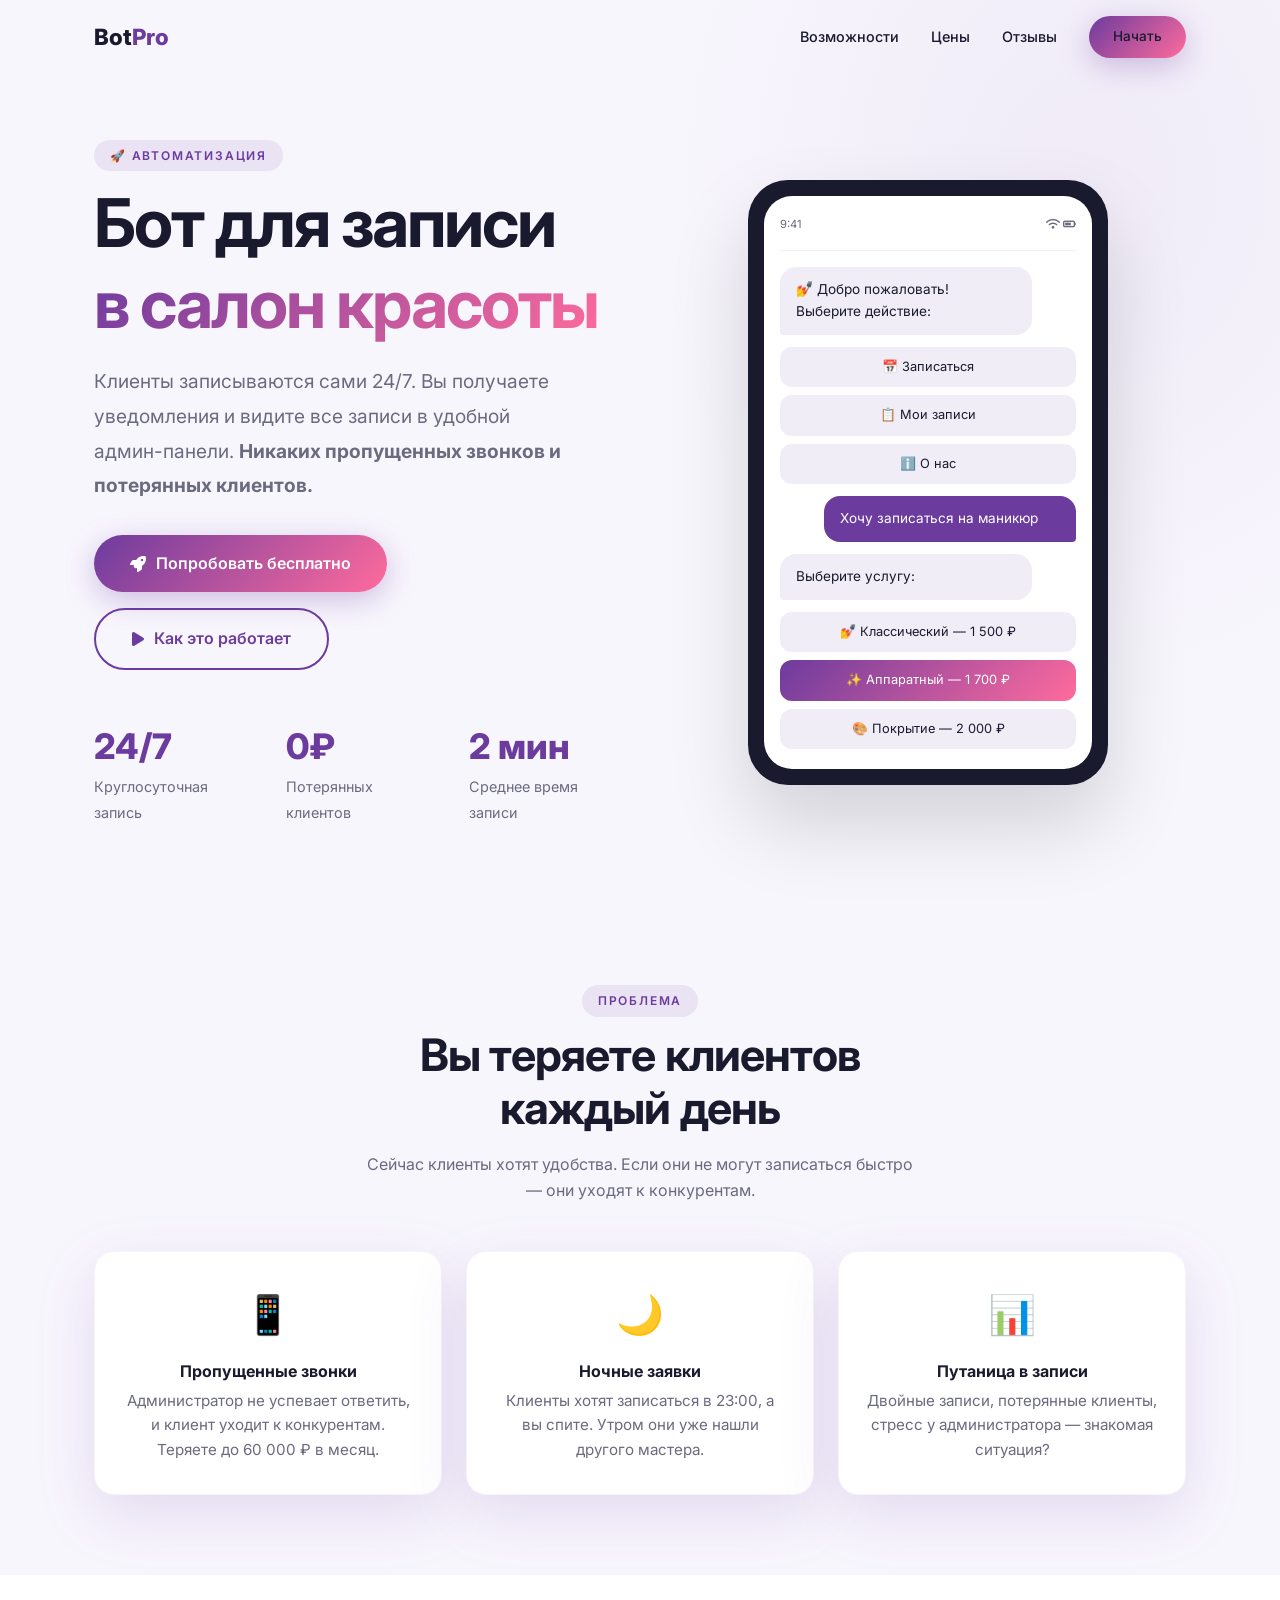
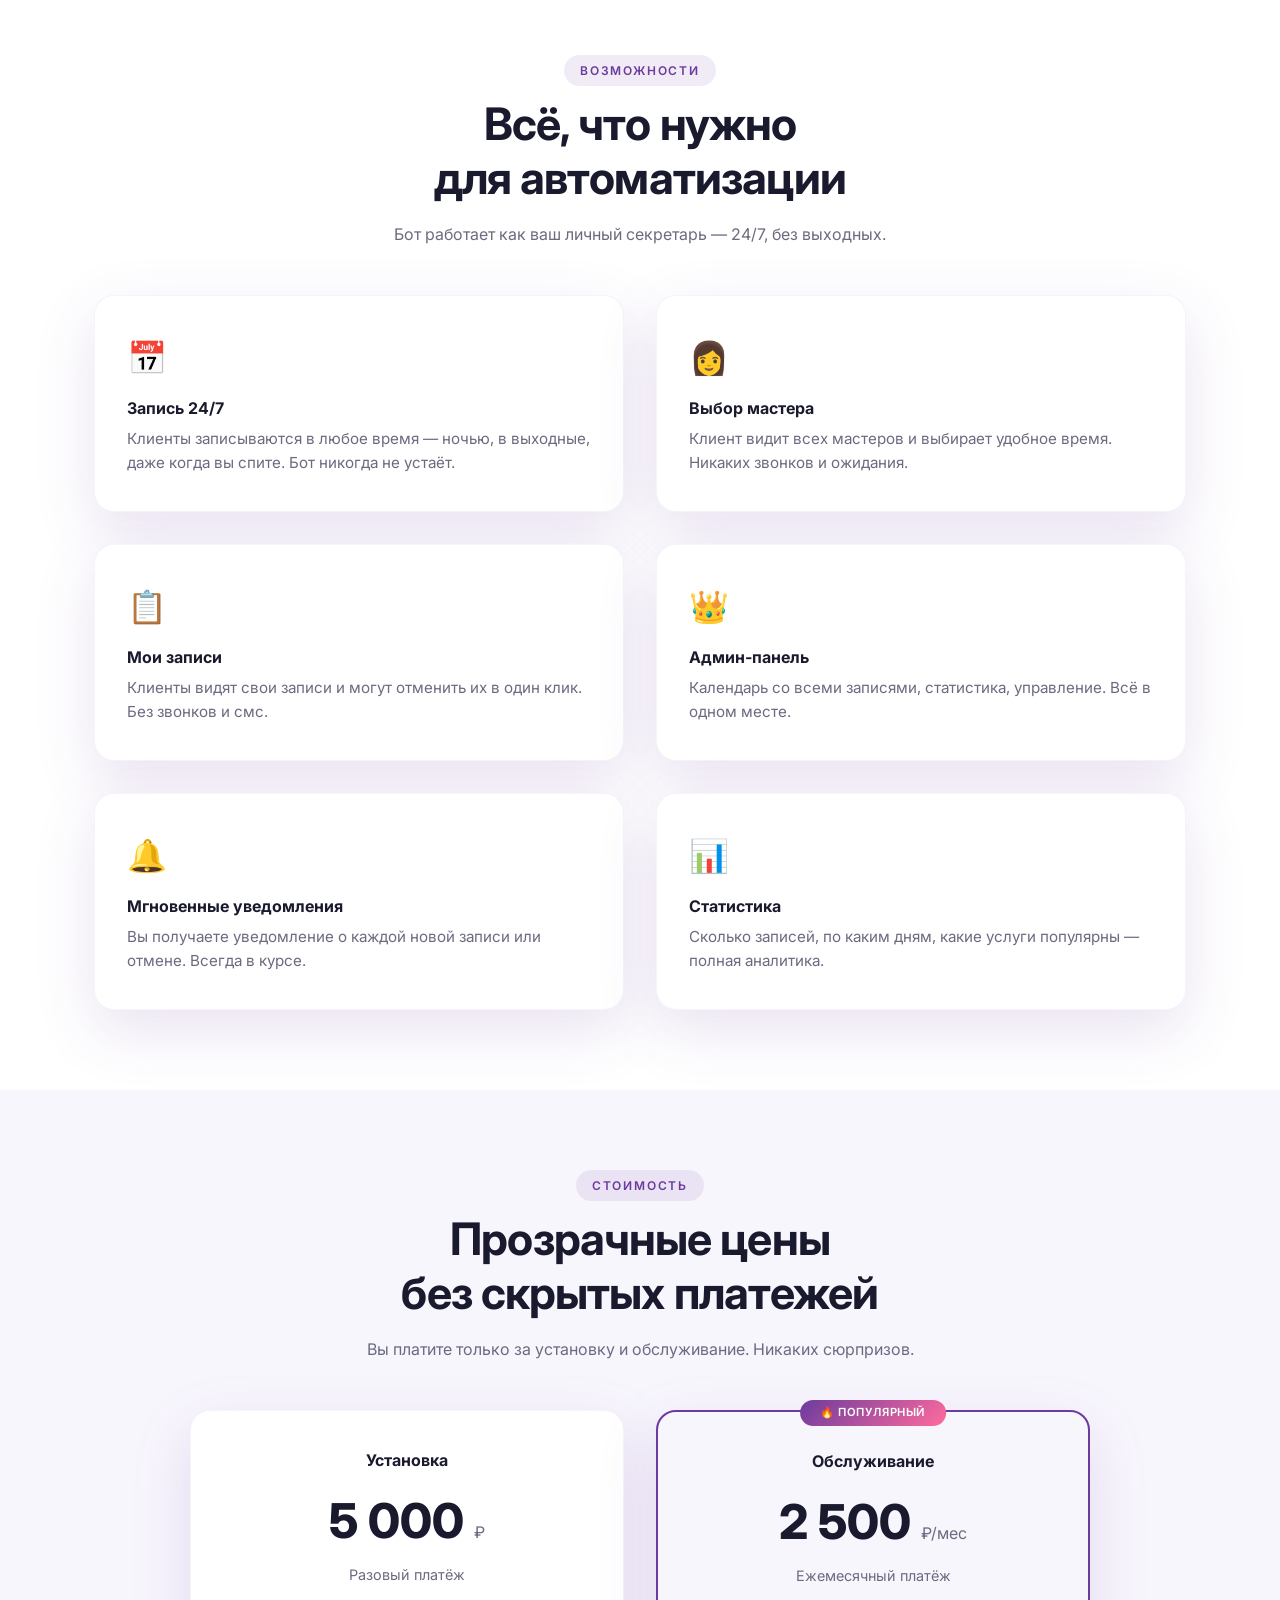
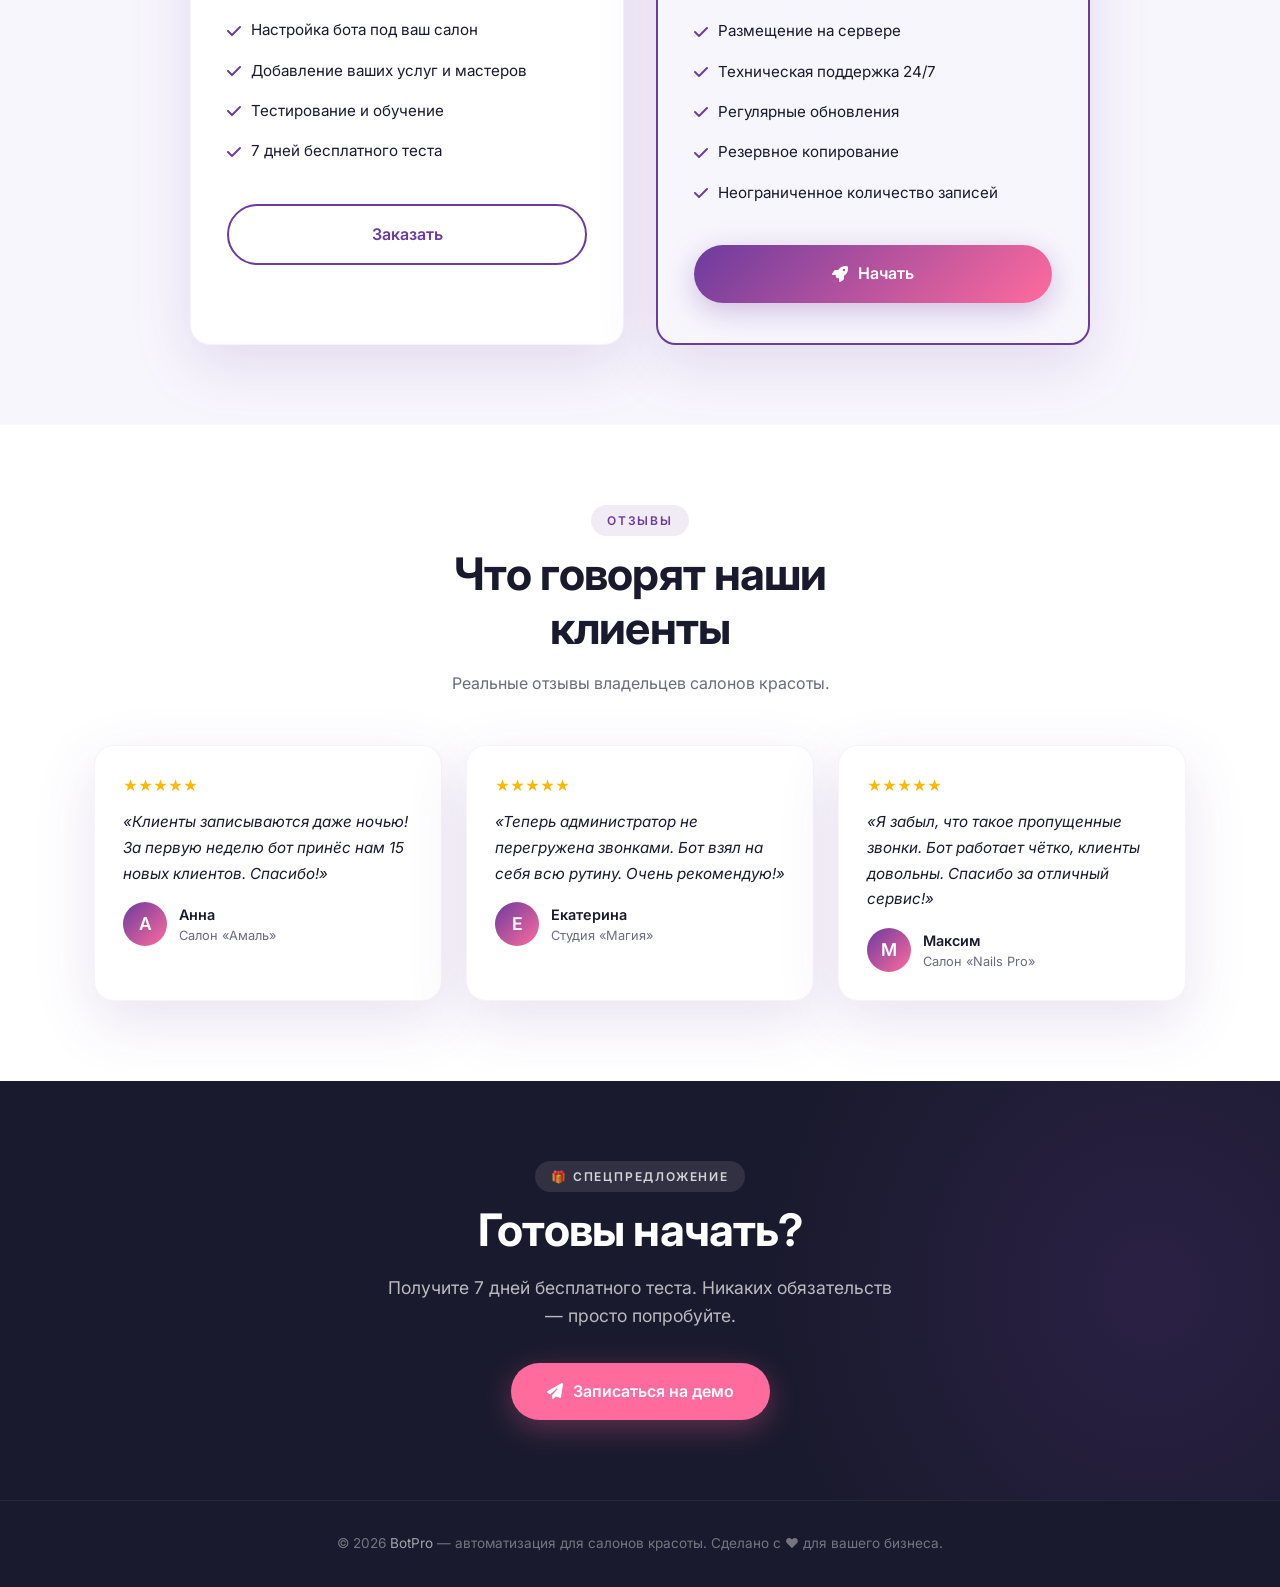
==== index.html @ f45fa482 "Create index.html" ====
<!DOCTYPE html>
<html lang="ru">
<head>
    <meta charset="UTF-8">
    <meta name="viewport" content="width=device-width, initial-scale=1.0">
    <title>Бот для записи в салон красоты</title>
    <link rel="preconnect" href="https://fonts.googleapis.com">
    <link rel="preconnect" href="https://fonts.gstatic.com" crossorigin>
    <link href="https://fonts.googleapis.com/css2?family=Inter:wght@300;400;500;600;700;800&display=swap" rel="stylesheet">
    <link rel="stylesheet" href="https://cdnjs.cloudflare.com/ajax/libs/font-awesome/6.4.0/css/all.min.css">
    <style>
        /* ===== RESET & BASE ===== */
        * {
            margin: 0;
            padding: 0;
            box-sizing: border-box;
        }

        :root {
            --primary: #6C3B9E;
            --primary-dark: #4A1A6B;
            --primary-light: #8B5FC4;
            --secondary: #FF6B9D;
            --secondary-light: #FFB3CC;
            --gradient: linear-gradient(135deg, #6C3B9E 0%, #FF6B9D 100%);
            --text-dark: #1A1A2E;
            --text-light: #6B6B80;
            --white: #FFFFFF;
            --bg-light: #F8F6FD;
            --shadow: 0 20px 60px rgba(108, 59, 158, 0.15);
            --shadow-hover: 0 30px 80px rgba(108, 59, 158, 0.25);
            --radius: 20px;
            --transition: all 0.3s cubic-bezier(0.4, 0, 0.2, 1);
        }

        html {
            scroll-behavior: smooth;
        }

        body {
            font-family: 'Inter', -apple-system, BlinkMacSystemFont, sans-serif;
            background: var(--bg-light);
            color: var(--text-dark);
            line-height: 1.6;
            overflow-x: hidden;
            -webkit-font-smoothing: antialiased;
        }

        .container {
            max-width: 1140px;
            margin: 0 auto;
            padding: 0 24px;
        }

        /* ===== TYPOGRAPHY ===== */
        h1, h2, h3, h4 {
            font-weight: 700;
            line-height: 1.2;
        }

        h1 {
            font-size: clamp(2.5rem, 6vw, 4.2rem);
            letter-spacing: -0.03em;
        }

        h2 {
            font-size: clamp(2rem, 4vw, 2.8rem);
            letter-spacing: -0.02em;
        }

        h3 {
            font-size: clamp(1.2rem, 2vw, 1.5rem);
        }

        .text-gradient {
            background: var(--gradient);
            -webkit-background-clip: text;
            -webkit-text-fill-color: transparent;
            background-clip: text;
        }

        .section-tag {
            display: inline-block;
            font-size: 0.75rem;
            font-weight: 600;
            text-transform: uppercase;
            letter-spacing: 0.15em;
            color: var(--primary);
            background: rgba(108, 59, 158, 0.1);
            padding: 6px 16px;
            border-radius: 100px;
            margin-bottom: 12px;
        }

        /* ===== BUTTONS ===== */
        .btn {
            display: inline-flex;
            align-items: center;
            gap: 10px;
            padding: 16px 36px;
            font-size: 1rem;
            font-weight: 600;
            font-family: 'Inter', sans-serif;
            border: none;
            border-radius: 60px;
            cursor: pointer;
            transition: var(--transition);
            text-decoration: none;
            color: var(--white);
            background: var(--gradient);
            box-shadow: 0 8px 30px rgba(108, 59, 158, 0.3);
        }

        .btn:hover {
            transform: translateY(-3px);
            box-shadow: 0 12px 40px rgba(108, 59, 158, 0.4);
        }

        .btn-outline {
            background: transparent;
            color: var(--primary);
            border: 2px solid var(--primary);
            box-shadow: none;
        }

        .btn-outline:hover {
            background: var(--primary);
            color: var(--white);
            box-shadow: 0 12px 40px rgba(108, 59, 158, 0.3);
        }

        .btn-secondary {
            background: var(--secondary);
            box-shadow: 0 8px 30px rgba(255, 107, 157, 0.3);
        }

        .btn-secondary:hover {
            box-shadow: 0 12px 40px rgba(255, 107, 157, 0.4);
        }

        .btn-sm {
            padding: 12px 24px;
            font-size: 0.9rem;
        }

        /* ===== HEADER / NAV ===== */
        .header {
            position: fixed;
            top: 0;
            left: 0;
            right: 0;
            z-index: 1000;
            padding: 16px 0;
            transition: var(--transition);
            background: transparent;
        }

        .header.scrolled {
            background: rgba(255, 255, 255, 0.92);
            backdrop-filter: blur(20px);
            -webkit-backdrop-filter: blur(20px);
            box-shadow: 0 1px 30px rgba(0, 0, 0, 0.06);
            padding: 10px 0;
        }

        .header .container {
            display: flex;
            justify-content: space-between;
            align-items: center;
        }

        .logo {
            font-size: 1.4rem;
            font-weight: 800;
            color: var(--text-dark);
            text-decoration: none;
        }

        .logo span {
            color: var(--primary);
        }

        .nav-links {
            display: flex;
            align-items: center;
            gap: 32px;
            list-style: none;
        }

        .nav-links a {
            color: var(--text-dark);
            text-decoration: none;
            font-size: 0.9rem;
            font-weight: 500;
            transition: var(--transition);
            position: relative;
        }

        .nav-links a::after {
            content: '';
            position: absolute;
            bottom: -4px;
            left: 0;
            width: 0;
            height: 2px;
            background: var(--gradient);
            transition: var(--transition);
        }

        .nav-links a:hover::after {
            width: 100%;
        }

        .nav-links .btn {
            padding: 10px 24px;
            font-size: 0.85rem;
        }

        .mobile-toggle {
            display: none;
            flex-direction: column;
            gap: 5px;
            background: none;
            border: none;
            cursor: pointer;
            padding: 4px;
        }

        .mobile-toggle span {
            display: block;
            width: 28px;
            height: 2.5px;
            background: var(--text-dark);
            border-radius: 4px;
            transition: var(--transition);
        }

        .mobile-toggle.active span:nth-child(1) {
            transform: rotate(45deg) translate(5px, 5px);
        }

        .mobile-toggle.active span:nth-child(2) {
            opacity: 0;
        }

        .mobile-toggle.active span:nth-child(3) {
            transform: rotate(-45deg) translate(5px, -5px);
        }

        /* ===== HERO ===== */
        .hero {
            padding: 140px 0 80px;
            background: var(--bg-light);
            position: relative;
            overflow: hidden;
        }

        .hero::before {
            content: '';
            position: absolute;
            top: -40%;
            right: -20%;
            width: 70%;
            height: 120%;
            background: radial-gradient(ellipse, rgba(108, 59, 158, 0.06) 0%, transparent 70%);
            pointer-events: none;
        }

        .hero .container {
            display: grid;
            grid-template-columns: 1fr 1fr;
            gap: 60px;
            align-items: center;
            position: relative;
            z-index: 1;
        }

        .hero-content h1 {
            margin-bottom: 20px;
        }

        .hero-content p {
            font-size: 1.2rem;
            color: var(--text-light);
            max-width: 480px;
            margin-bottom: 32px;
            line-height: 1.8;
        }

        .hero-buttons {
            display: flex;
            flex-wrap: wrap;
            gap: 16px;
        }

        .hero-stats {
            display: flex;
            gap: 48px;
            margin-top: 48px;
        }

        .hero-stats-item {
            text-align: left;
        }

        .hero-stats-item .number {
            font-size: 2.2rem;
            font-weight: 800;
            color: var(--primary);
            display: block;
        }

        .hero-stats-item .label {
            font-size: 0.9rem;
            color: var(--text-light);
        }

        .hero-image {
            display: flex;
            justify-content: center;
            align-items: center;
            position: relative;
        }

        .hero-phone-mockup {
            width: 100%;
            max-width: 360px;
            background: var(--text-dark);
            border-radius: 40px;
            padding: 16px;
            box-shadow: 0 40px 80px rgba(0, 0, 0, 0.15);
            position: relative;
        }

        .hero-phone-mockup .screen {
            background: var(--white);
            border-radius: 28px;
            padding: 20px 16px;
            min-height: 560px;
            display: flex;
            flex-direction: column;
        }

        .mockup-status-bar {
            display: flex;
            justify-content: space-between;
            padding-bottom: 16px;
            font-size: 0.7rem;
            color: var(--text-light);
            border-bottom: 1px solid #f0f0f0;
        }

        .mockup-chat {
            flex: 1;
            padding-top: 16px;
        }

        .mockup-msg {
            background: #f0edf7;
            padding: 12px 16px;
            border-radius: 16px 16px 16px 4px;
            margin-bottom: 12px;
            font-size: 0.85rem;
            max-width: 85%;
        }

        .mockup-msg.user {
            background: var(--primary);
            color: var(--white);
            margin-left: auto;
            border-radius: 16px 16px 4px 16px;
            max-width: 85%;
        }

        .mockup-buttons {
            display: flex;
            flex-direction: column;
            gap: 8px;
            margin-top: 12px;
        }

        .mockup-btn {
            background: #f0edf7;
            padding: 10px 14px;
            border-radius: 12px;
            font-size: 0.8rem;
            color: var(--text-dark);
            text-align: center;
            border: none;
            cursor: default;
        }

        .mockup-btn.primary {
            background: var(--gradient);
            color: var(--white);
        }

        /* ===== SECTION: PROBLEM ===== */
        .section {
            padding: 80px 0;
        }

        .section-center {
            text-align: center;
        }

        .section-center h2 {
            max-width: 600px;
            margin: 0 auto 16px;
        }

        .section-center p {
            color: var(--text-light);
            max-width: 560px;
            margin: 0 auto 48px;
        }

        .problem-grid {
            display: grid;
            grid-template-columns: repeat(3, 1fr);
            gap: 24px;
        }

        .problem-card {
            background: var(--white);
            padding: 32px 28px;
            border-radius: var(--radius);
            box-shadow: var(--shadow);
            transition: var(--transition);
            text-align: center;
            border: 1px solid rgba(108, 59, 158, 0.06);
        }

        .problem-card:hover {
            transform: translateY(-6px);
            box-shadow: var(--shadow-hover);
        }

        .problem-card .icon {
            font-size: 2.4rem;
            margin-bottom: 16px;
            display: block;
        }

        .problem-card h4 {
            margin-bottom: 8px;
        }

        .problem-card p {
            font-size: 0.95rem;
            color: var(--text-light);
            margin: 0;
        }

        /* ===== SECTION: FEATURES ===== */
        .features-grid {
            display: grid;
            grid-template-columns: repeat(2, 1fr);
            gap: 32px;
        }

        .feature-card {
            background: var(--white);
            padding: 36px 32px;
            border-radius: var(--radius);
            box-shadow: var(--shadow);
            transition: var(--transition);
            border: 1px solid rgba(108, 59, 158, 0.06);
            display: flex;
            flex-direction: column;
        }

        .feature-card:hover {
            transform: translateY(-4px);
            box-shadow: var(--shadow-hover);
        }

        .feature-card .icon {
            font-size: 2rem;
            margin-bottom: 16px;
            color: var(--primary);
        }

        .feature-card h4 {
            margin-bottom: 8px;
        }

        .feature-card p {
            font-size: 0.95rem;
            color: var(--text-light);
            margin: 0;
        }

        /* ===== SECTION: PRICING ===== */
        .pricing-grid {
            display: grid;
            grid-template-columns: 1fr 1fr;
            gap: 32px;
            max-width: 900px;
            margin: 0 auto;
        }

        .pricing-card {
            background: var(--white);
            border-radius: var(--radius);
            padding: 40px 36px;
            box-shadow: var(--shadow);
            border: 1px solid rgba(108, 59, 158, 0.06);
            transition: var(--transition);
            text-align: center;
        }

        .pricing-card:hover {
            transform: translateY(-4px);
            box-shadow: var(--shadow-hover);
        }

        .pricing-card.featured {
            border: 2px solid var(--primary);
            position: relative;
            background: var(--bg-light);
        }

        .pricing-card.featured .badge {
            position: absolute;
            top: -12px;
            left: 50%;
            transform: translateX(-50%);
            background: var(--gradient);
            color: var(--white);
            font-size: 0.7rem;
            font-weight: 600;
            padding: 4px 20px;
            border-radius: 100px;
            text-transform: uppercase;
            letter-spacing: 0.05em;
        }

        .pricing-card .price {
            font-size: 3rem;
            font-weight: 800;
            margin: 12px 0 4px;
        }

        .pricing-card .price span {
            font-size: 1rem;
            font-weight: 400;
            color: var(--text-light);
        }

        .pricing-card .sub {
            color: var(--text-light);
            font-size: 0.9rem;
        }

        .pricing-card ul {
            list-style: none;
            margin: 24px 0 32px;
            text-align: left;
        }

        .pricing-card ul li {
            padding: 8px 0;
            display: flex;
            align-items: center;
            gap: 10px;
            font-size: 0.95rem;
        }

        .pricing-card ul li i {
            color: var(--primary);
            font-size: 1rem;
        }

        /* ===== SECTION: TESTIMONIALS ===== */
        .testimonials-grid {
            display: grid;
            grid-template-columns: repeat(3, 1fr);
            gap: 24px;
        }

        .testimonial-card {
            background: var(--white);
            padding: 28px;
            border-radius: var(--radius);
            box-shadow: var(--shadow);
            border: 1px solid rgba(108, 59, 158, 0.06);
            transition: var(--transition);
        }

        .testimonial-card:hover {
            transform: translateY(-4px);
            box-shadow: var(--shadow-hover);
        }

        .testimonial-card .stars {
            color: #FFB800;
            font-size: 0.9rem;
            margin-bottom: 12px;
        }

        .testimonial-card blockquote {
            font-size: 0.95rem;
            color: var(--text-dark);
            font-style: italic;
            margin-bottom: 16px;
            line-height: 1.7;
        }

        .testimonial-card .author {
            display: flex;
            align-items: center;
            gap: 12px;
        }

        .testimonial-card .author .avatar {
            width: 44px;
            height: 44px;
            border-radius: 50%;
            background: var(--gradient);
            display: flex;
            align-items: center;
            justify-content: center;
            color: var(--white);
            font-weight: 600;
            font-size: 1.1rem;
        }

        .testimonial-card .author .name {
            font-weight: 600;
            font-size: 0.9rem;
        }

        .testimonial-card .author .role {
            font-size: 0.8rem;
            color: var(--text-light);
        }

        /* ===== CTA SECTION ===== */
        .cta-section {
            background: var(--text-dark);
            color: var(--white);
            padding: 80px 0;
            text-align: center;
            position: relative;
            overflow: hidden;
        }

        .cta-section::before {
            content: '';
            position: absolute;
            top: -50%;
            right: -20%;
            width: 60%;
            height: 200%;
            background: radial-gradient(ellipse, rgba(108, 59, 158, 0.2) 0%, transparent 70%);
            pointer-events: none;
        }

        .cta-section h2 {
            margin-bottom: 16px;
            position: relative;
            z-index: 1;
        }

        .cta-section p {
            color: rgba(255, 255, 255, 0.7);
            max-width: 520px;
            margin: 0 auto 32px;
            font-size: 1.1rem;
            position: relative;
            z-index: 1;
        }

        .cta-section .btn {
            position: relative;
            z-index: 1;
        }

        /* ===== FOOTER ===== */
        .footer {
            background: var(--text-dark);
            padding: 32px 0;
            border-top: 1px solid rgba(255, 255, 255, 0.06);
            text-align: center;
        }

        .footer p {
            color: rgba(255, 255, 255, 0.4);
            font-size: 0.85rem;
        }

        .footer a {
            color: rgba(255, 255, 255, 0.6);
            text-decoration: none;
            transition: var(--transition);
        }

        .footer a:hover {
            color: var(--white);
        }

        /* ===== RESPONSIVE ===== */
        @media (max-width: 1024px) {
            .hero .container {
                grid-template-columns: 1fr;
                text-align: center;
            }

            .hero-content p {
                margin: 0 auto 32px;
            }

            .hero-buttons {
                justify-content: center;
            }

            .hero-stats {
                justify-content: center;
            }

            .hero-phone-mockup {
                max-width: 300px;
                margin: 0 auto;
            }

            .features-grid {
                grid-template-columns: 1fr 1fr;
            }

            .testimonials-grid {
                grid-template-columns: 1fr 1fr;
            }
        }

        @media (max-width: 768px) {
            .nav-links {
                position: fixed;
                top: 0;
                right: -100%;
                width: 280px;
                height: 100vh;
                background: var(--white);
                flex-direction: column;
                justify-content: center;
                padding: 40px 32px;
                gap: 24px;
                box-shadow: -20px 0 60px rgba(0, 0, 0, 0.1);
                transition: var(--transition);
            }

            .nav-links.open {
                right: 0;
            }

            .mobile-toggle {
                display: flex;
                z-index: 1001;
            }

            .nav-links .btn {
                width: 100%;
                justify-content: center;
            }

            .hero {
                padding: 120px 0 60px;
            }

            .hero-stats {
                gap: 24px;
                flex-wrap: wrap;
            }

            .hero-stats-item .number {
                font-size: 1.8rem;
            }

            .hero-phone-mockup {
                max-width: 260px;
            }

            .hero-phone-mockup .screen {
                min-height: 420px;
                padding: 14px 12px;
            }

            .problem-grid {
                grid-template-columns: 1fr 1fr;
            }

            .features-grid {
                grid-template-columns: 1fr;
            }

            .pricing-grid {
                grid-template-columns: 1fr;
                max-width: 420px;
            }

            .testimonials-grid {
                grid-template-columns: 1fr;
                max-width: 420px;
                margin: 0 auto;
            }

            .section {
                padding: 60px 0;
            }

            .cta-section {
                padding: 60px 0;
            }
        }

        @media (max-width: 480px) {
            .problem-grid {
                grid-template-columns: 1fr;
                max-width: 360px;
                margin: 0 auto;
            }

            .hero-phone-mockup {
                max-width: 220px;
            }

            .hero-phone-mockup .screen {
                min-height: 360px;
                padding: 10px 8px;
            }

            .mockup-msg {
                font-size: 0.7rem;
                padding: 8px 12px;
            }

            .mockup-btn {
                font-size: 0.65rem;
                padding: 6px 10px;
            }

            .btn {
                padding: 14px 28px;
                font-size: 0.9rem;
            }

            .container {
                padding: 0 16px;
            }

            .pricing-card {
                padding: 28px 20px;
            }

            .pricing-card .price {
                font-size: 2.4rem;
            }
        }

        /* ===== ANIMATIONS ===== */
        .fade-up {
            opacity: 0;
            transform: translateY(30px);
            transition: opacity 0.7s ease, transform 0.7s ease;
        }

        .fade-up.visible {
            opacity: 1;
            transform: translateY(0);
        }

        /* ===== SCROLLBAR ===== */
        ::-webkit-scrollbar {
            width: 8px;
        }

        ::-webkit-scrollbar-track {
            background: var(--bg-light);
        }

        ::-webkit-scrollbar-thumb {
            background: var(--primary);
            border-radius: 100px;
        }
    </style>
</head>
<body>

    <!-- ===== HEADER ===== -->
    <header class="header" id="header">
        <div class="container">
            <a href="#" class="logo">Bot<span>Pro</span></a>

            <ul class="nav-links" id="navLinks">
                <li><a href="#features">Возможности</a></li>
                <li><a href="#pricing">Цены</a></li>
                <li><a href="#testimonials">Отзывы</a></li>
                <li><a href="#cta" class="btn btn-sm">Начать</a></li>
            </ul>

            <button class="mobile-toggle" id="mobileToggle" aria-label="Меню">
                <span></span>
                <span></span>
                <span></span>
            </button>
        </div>
    </header>

    <!-- ===== HERO ===== -->
    <section class="hero" id="hero">
        <div class="container">
            <div class="hero-content">
                <span class="section-tag">🚀 Автоматизация</span>
                <h1>
                    Бот для записи<br>
                    <span class="text-gradient">в салон красоты</span>
                </h1>
                <p>
                    Клиенты записываются сами 24/7. Вы получаете уведомления и 
                    видите все записи в удобной админ-панели. 
                    <strong>Никаких пропущенных звонков и потерянных клиентов.</strong>
                </p>
                <div class="hero-buttons">
                    <a href="#cta" class="btn">
                        <i class="fas fa-rocket"></i> Попробовать бесплатно
                    </a>
                    <a href="#features" class="btn btn-outline">
                        <i class="fas fa-play"></i> Как это работает
                    </a>
                </div>
                <div class="hero-stats">
                    <div class="hero-stats-item">
                        <span class="number">24/7</span>
                        <span class="label">Круглосуточная запись</span>
                    </div>
                    <div class="hero-stats-item">
                        <span class="number">0₽</span>
                        <span class="label">Потерянных клиентов</span>
                    </div>
                    <div class="hero-stats-item">
                        <span class="number">2 мин</span>
                        <span class="label">Среднее время записи</span>
                    </div>
                </div>
            </div>

            <div class="hero-image">
                <div class="hero-phone-mockup">
                    <div class="screen">
                        <div class="mockup-status-bar">
                            <span>9:41</span>
                            <span><i class="fas fa-wifi"></i> <i class="fas fa-battery-three-quarters"></i></span>
                        </div>
                        <div class="mockup-chat">
                            <div class="mockup-msg">
                                💅 Добро пожаловать!<br>
                                Выберите действие:
                            </div>
                            <div class="mockup-buttons">
                                <div class="mockup-btn">📅 Записаться</div>
                                <div class="mockup-btn">📋 Мои записи</div>
                                <div class="mockup-btn">ℹ️ О нас</div>
                            </div>
                            <div class="mockup-msg user" style="margin-top: 12px;">
                                Хочу записаться на маникюр
                            </div>
                            <div class="mockup-msg" style="margin-top: 12px;">
                                Выберите услугу:
                            </div>
                            <div class="mockup-buttons">
                                <div class="mockup-btn">💅 Классический — 1 500 ₽</div>
                                <div class="mockup-btn primary">✨ Аппаратный — 1 700 ₽</div>
                                <div class="mockup-btn">🎨 Покрытие — 2 000 ₽</div>
                            </div>
                        </div>
                    </div>
                </div>
            </div>
        </div>
    </section>

    <!-- ===== PROBLEM ===== -->
    <section class="section" id="problems">
        <div class="container">
            <div class="section-center fade-up">
                <span class="section-tag">Проблема</span>
                <h2>Вы теряете клиентов<br>каждый день</h2>
                <p>
                    Сейчас клиенты хотят удобства. Если они не могут записаться 
                    быстро — они уходят к конкурентам.
                </p>
            </div>
            <div class="problem-grid">
                <div class="problem-card fade-up">
                    <span class="icon">📱</span>
                    <h4>Пропущенные звонки</h4>
                    <p>Администратор не успевает ответить, и клиент уходит к конкурентам. Теряете до 60 000 ₽ в месяц.</p>
                </div>
                <div class="problem-card fade-up">
                    <span class="icon">🌙</span>
                    <h4>Ночные заявки</h4>
                    <p>Клиенты хотят записаться в 23:00, а вы спите. Утром они уже нашли другого мастера.</p>
                </div>
                <div class="problem-card fade-up">
                    <span class="icon">📊</span>
                    <h4>Путаница в записи</h4>
                    <p>Двойные записи, потерянные клиенты, стресс у администратора — знакомая ситуация?</p>
                </div>
            </div>
        </div>
    </section>

    <!-- ===== FEATURES ===== -->
    <section class="section" id="features" style="background: var(--white);">
        <div class="container">
            <div class="section-center fade-up">
                <span class="section-tag">Возможности</span>
                <h2>Всё, что нужно<br>для автоматизации</h2>
                <p>
                    Бот работает как ваш личный секретарь — 24/7, без выходных.
                </p>
            </div>
            <div class="features-grid">
                <div class="feature-card fade-up">
                    <span class="icon">📅</span>
                    <h4>Запись 24/7</h4>
                    <p>Клиенты записываются в любое время — ночью, в выходные, даже когда вы спите. Бот никогда не устаёт.</p>
                </div>
                <div class="feature-card fade-up">
                    <span class="icon">👩</span>
                    <h4>Выбор мастера</h4>
                    <p>Клиент видит всех мастеров и выбирает удобное время. Никаких звонков и ожидания.</p>
                </div>
                <div class="feature-card fade-up">
                    <span class="icon">📋</span>
                    <h4>Мои записи</h4>
                    <p>Клиенты видят свои записи и могут отменить их в один клик. Без звонков и смс.</p>
                </div>
                <div class="feature-card fade-up">
                    <span class="icon">👑</span>
                    <h4>Админ-панель</h4>
                    <p>Календарь со всеми записями, статистика, управление. Всё в одном месте.</p>
                </div>
                <div class="feature-card fade-up">
                    <span class="icon">🔔</span>
                    <h4>Мгновенные уведомления</h4>
                    <p>Вы получаете уведомление о каждой новой записи или отмене. Всегда в курсе.</p>
                </div>
                <div class="feature-card fade-up">
                    <span class="icon">📊</span>
                    <h4>Статистика</h4>
                    <p>Сколько записей, по каким дням, какие услуги популярны — полная аналитика.</p>
                </div>
            </div>
        </div>
    </section>

    <!-- ===== PRICING ===== -->
    <section class="section" id="pricing">
        <div class="container">
            <div class="section-center fade-up">
                <span class="section-tag">Стоимость</span>
                <h2>Прозрачные цены<br>без скрытых платежей</h2>
                <p>
                    Вы платите только за установку и обслуживание. Никаких сюрпризов.
                </p>
            </div>
            <div class="pricing-grid">
                <div class="pricing-card fade-up">
                    <h4>Установка</h4>
                    <div class="price">5 000 <span>₽</span></div>
                    <div class="sub">Разовый платёж</div>
                    <ul>
                        <li><i class="fas fa-check"></i> Настройка бота под ваш салон</li>
                        <li><i class="fas fa-check"></i> Добавление ваших услуг и мастеров</li>
                        <li><i class="fas fa-check"></i> Тестирование и обучение</li>
                        <li><i class="fas fa-check"></i> 7 дней бесплатного теста</li>
                    </ul>
                    <a href="#cta" class="btn btn-outline" style="width:100%;justify-content:center;">
                        Заказать
                    </a>
                </div>

                <div class="pricing-card featured fade-up">
                    <span class="badge">🔥 Популярный</span>
                    <h4>Обслуживание</h4>
                    <div class="price">2 500 <span>₽/мес</span></div>
                    <div class="sub">Ежемесячный платёж</div>
                    <ul>
                        <li><i class="fas fa-check"></i> Размещение на сервере</li>
                        <li><i class="fas fa-check"></i> Техническая поддержка 24/7</li>
                        <li><i class="fas fa-check"></i> Регулярные обновления</li>
                        <li><i class="fas fa-check"></i> Резервное копирование</li>
                        <li><i class="fas fa-check"></i> Неограниченное количество записей</li>
                    </ul>
                    <a href="#cta" class="btn" style="width:100%;justify-content:center;">
                        <i class="fas fa-rocket"></i> Начать
                    </a>
                </div>
            </div>
        </div>
    </section>

    <!-- ===== TESTIMONIALS ===== -->
    <section class="section" id="testimonials" style="background: var(--white);">
        <div class="container">
            <div class="section-center fade-up">
                <span class="section-tag">Отзывы</span>
                <h2>Что говорят наши<br>клиенты</h2>
                <p>Реальные отзывы владельцев салонов красоты.</p>
            </div>
            <div class="testimonials-grid">
                <div class="testimonial-card fade-up">
                    <div class="stars">★★★★★</div>
                    <blockquote>«Клиенты записываются даже ночью! За первую неделю бот принёс нам 15 новых клиентов. Спасибо!»</blockquote>
                    <div class="author">
                        <div class="avatar">А</div>
                        <div>
                            <div class="name">Анна</div>
                            <div class="role">Салон «Амаль»</div>
                        </div>
                    </div>
                </div>
                <div class="testimonial-card fade-up">
                    <div class="stars">★★★★★</div>
                    <blockquote>«Теперь администратор не перегружена звонками. Бот взял на себя всю рутину. Очень рекомендую!»</blockquote>
                    <div class="author">
                        <div class="avatar">Е</div>
                        <div>
                            <div class="name">Екатерина</div>
                            <div class="role">Студия «Магия»</div>
                        </div>
                    </div>
                </div>
                <div class="testimonial-card fade-up">
                    <div class="stars">★★★★★</div>
                    <blockquote>«Я забыл, что такое пропущенные звонки. Бот работает чётко, клиенты довольны. Спасибо за отличный сервис!»</blockquote>
                    <div class="author">
                        <div class="avatar">М</div>
                        <div>
                            <div class="name">Максим</div>
                            <div class="role">Салон «Nails Pro»</div>
                        </div>
                    </div>
                </div>
            </div>
        </div>
    </section>

    <!-- ===== CTA ===== -->
    <section class="cta-section" id="cta">
        <div class="container">
            <span class="section-tag" style="color: rgba(255,255,255,0.8); background: rgba(255,255,255,0.1);">
                🎁 Спецпредложение
            </span>
            <h2>Готовы начать?</h2>
            <p>
                Получите 7 дней бесплатного теста. Никаких обязательств — просто попробуйте.
            </p>
            <a href="#" class="btn btn-secondary">
                <i class="fas fa-paper-plane"></i> Записаться на демо
            </a>
        </div>
    </section>

    <!-- ===== FOOTER ===== -->
    <footer class="footer">
        <div class="container">
            <p>
                © 2026 <a href="#">BotPro</a> — автоматизация для салонов красоты.
                Сделано с ❤️ для вашего бизнеса.
            </p>
        </div>
    </footer>

    <!-- ===== SCRIPTS ===== -->
    <script>
        // Header scroll effect
        const header = document.getElementById('header');

        window.addEventListener('scroll', () => {
            if (window.scrollY > 20) {
                header.classList.add('scrolled');
            } else {
                header.classList.remove('scrolled');
            }
        });

        // Mobile menu toggle
        const mobileToggle = document.getElementById('mobileToggle');
        const navLinks = document.getElementById('navLinks');

        mobileToggle.addEventListener('click', () => {
            mobileToggle.classList.toggle('active');
            navLinks.classList.toggle('open');
        });

        // Close menu on link click (mobile)
        navLinks.querySelectorAll('a').forEach(link => {
            link.addEventListener('click', () => {
                mobileToggle.classList.remove('active');
                navLinks.classList.remove('open');
            });
        });

        // Intersection Observer for fade-up animations
        const fadeElements = document.querySelectorAll('.fade-up');

        const observer = new IntersectionObserver((entries) => {
            entries.forEach(entry => {
                if (entry.isIntersecting) {
                    entry.target.classList.add('visible');
                }
            });
        }, {
            threshold: 0.15,
            rootMargin: '0px 0px -40px 0px'
        });

        fadeElements.forEach(el => observer.observe(el));

        // Smooth anchor scrolling
        document.querySelectorAll('a[href^="#"]').forEach(anchor => {
            anchor.addEventListener('click', function(e) {
                e.preventDefault();
                const target = document.querySelector(this.getAttribute('href'));
                if (target) {
                    const offset = 80;
                    const targetPosition = target.getBoundingClientRect().top + window.pageYOffset - offset;
                    window.scrollTo({
                        top: targetPosition,
                        behavior: 'smooth'
                    });
                }
            });
        });
    </script>
</body>
</html>
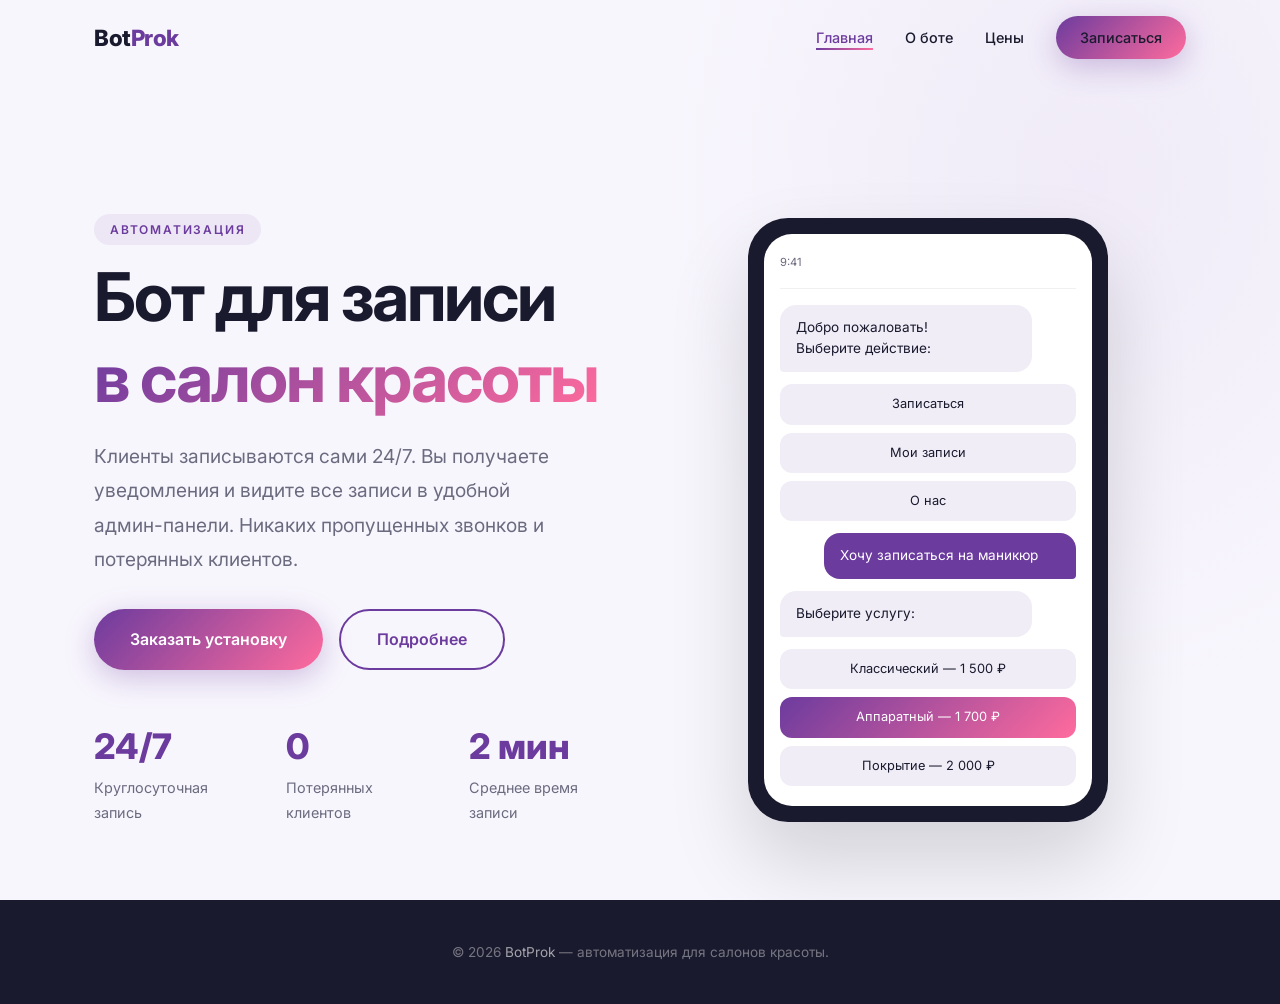
==== commit 2d296244: "Update index.html" ====
--- a/index.html
+++ b/index.html
@@ -1,903 +1,25 @@
 <!DOCTYPE html>
 <html lang="ru">
 <head>
-    <meta charset="UTF-8">
-    <meta name="viewport" content="width=device-width, initial-scale=1.0">
-    <title>Бот для записи в салон красоты</title>
-    <link rel="preconnect" href="https://fonts.googleapis.com">
-    <link rel="preconnect" href="https://fonts.gstatic.com" crossorigin>
-    <link href="https://fonts.googleapis.com/css2?family=Inter:wght@300;400;500;600;700;800&display=swap" rel="stylesheet">
-    <link rel="stylesheet" href="https://cdnjs.cloudflare.com/ajax/libs/font-awesome/6.4.0/css/all.min.css">
-    <style>
-        /* ===== RESET & BASE ===== */
-        * {
-            margin: 0;
-            padding: 0;
-            box-sizing: border-box;
-        }
-
-        :root {
-            --primary: #6C3B9E;
-            --primary-dark: #4A1A6B;
-            --primary-light: #8B5FC4;
-            --secondary: #FF6B9D;
-            --secondary-light: #FFB3CC;
-            --gradient: linear-gradient(135deg, #6C3B9E 0%, #FF6B9D 100%);
-            --text-dark: #1A1A2E;
-            --text-light: #6B6B80;
-            --white: #FFFFFF;
-            --bg-light: #F8F6FD;
-            --shadow: 0 20px 60px rgba(108, 59, 158, 0.15);
-            --shadow-hover: 0 30px 80px rgba(108, 59, 158, 0.25);
-            --radius: 20px;
-            --transition: all 0.3s cubic-bezier(0.4, 0, 0.2, 1);
-        }
-
-        html {
-            scroll-behavior: smooth;
-        }
-
-        body {
-            font-family: 'Inter', -apple-system, BlinkMacSystemFont, sans-serif;
-            background: var(--bg-light);
-            color: var(--text-dark);
-            line-height: 1.6;
-            overflow-x: hidden;
-            -webkit-font-smoothing: antialiased;
-        }
-
-        .container {
-            max-width: 1140px;
-            margin: 0 auto;
-            padding: 0 24px;
-        }
-
-        /* ===== TYPOGRAPHY ===== */
-        h1, h2, h3, h4 {
-            font-weight: 700;
-            line-height: 1.2;
-        }
-
-        h1 {
-            font-size: clamp(2.5rem, 6vw, 4.2rem);
-            letter-spacing: -0.03em;
-        }
-
-        h2 {
-            font-size: clamp(2rem, 4vw, 2.8rem);
-            letter-spacing: -0.02em;
-        }
-
-        h3 {
-            font-size: clamp(1.2rem, 2vw, 1.5rem);
-        }
-
-        .text-gradient {
-            background: var(--gradient);
-            -webkit-background-clip: text;
-            -webkit-text-fill-color: transparent;
-            background-clip: text;
-        }
-
-        .section-tag {
-            display: inline-block;
-            font-size: 0.75rem;
-            font-weight: 600;
-            text-transform: uppercase;
-            letter-spacing: 0.15em;
-            color: var(--primary);
-            background: rgba(108, 59, 158, 0.1);
-            padding: 6px 16px;
-            border-radius: 100px;
-            margin-bottom: 12px;
-        }
-
-        /* ===== BUTTONS ===== */
-        .btn {
-            display: inline-flex;
-            align-items: center;
-            gap: 10px;
-            padding: 16px 36px;
-            font-size: 1rem;
-            font-weight: 600;
-            font-family: 'Inter', sans-serif;
-            border: none;
-            border-radius: 60px;
-            cursor: pointer;
-            transition: var(--transition);
-            text-decoration: none;
-            color: var(--white);
-            background: var(--gradient);
-            box-shadow: 0 8px 30px rgba(108, 59, 158, 0.3);
-        }
-
-        .btn:hover {
-            transform: translateY(-3px);
-            box-shadow: 0 12px 40px rgba(108, 59, 158, 0.4);
-        }
-
-        .btn-outline {
-            background: transparent;
-            color: var(--primary);
-            border: 2px solid var(--primary);
-            box-shadow: none;
-        }
-
-        .btn-outline:hover {
-            background: var(--primary);
-            color: var(--white);
-            box-shadow: 0 12px 40px rgba(108, 59, 158, 0.3);
-        }
-
-        .btn-secondary {
-            background: var(--secondary);
-            box-shadow: 0 8px 30px rgba(255, 107, 157, 0.3);
-        }
-
-        .btn-secondary:hover {
-            box-shadow: 0 12px 40px rgba(255, 107, 157, 0.4);
-        }
-
-        .btn-sm {
-            padding: 12px 24px;
-            font-size: 0.9rem;
-        }
-
-        /* ===== HEADER / NAV ===== */
-        .header {
-            position: fixed;
-            top: 0;
-            left: 0;
-            right: 0;
-            z-index: 1000;
-            padding: 16px 0;
-            transition: var(--transition);
-            background: transparent;
-        }
-
-        .header.scrolled {
-            background: rgba(255, 255, 255, 0.92);
-            backdrop-filter: blur(20px);
-            -webkit-backdrop-filter: blur(20px);
-            box-shadow: 0 1px 30px rgba(0, 0, 0, 0.06);
-            padding: 10px 0;
-        }
-
-        .header .container {
-            display: flex;
-            justify-content: space-between;
-            align-items: center;
-        }
-
-        .logo {
-            font-size: 1.4rem;
-            font-weight: 800;
-            color: var(--text-dark);
-            text-decoration: none;
-        }
-
-        .logo span {
-            color: var(--primary);
-        }
-
-        .nav-links {
-            display: flex;
-            align-items: center;
-            gap: 32px;
-            list-style: none;
-        }
-
-        .nav-links a {
-            color: var(--text-dark);
-            text-decoration: none;
-            font-size: 0.9rem;
-            font-weight: 500;
-            transition: var(--transition);
-            position: relative;
-        }
-
-        .nav-links a::after {
-            content: '';
-            position: absolute;
-            bottom: -4px;
-            left: 0;
-            width: 0;
-            height: 2px;
-            background: var(--gradient);
-            transition: var(--transition);
-        }
-
-        .nav-links a:hover::after {
-            width: 100%;
-        }
-
-        .nav-links .btn {
-            padding: 10px 24px;
-            font-size: 0.85rem;
-        }
-
-        .mobile-toggle {
-            display: none;
-            flex-direction: column;
-            gap: 5px;
-            background: none;
-            border: none;
-            cursor: pointer;
-            padding: 4px;
-        }
-
-        .mobile-toggle span {
-            display: block;
-            width: 28px;
-            height: 2.5px;
-            background: var(--text-dark);
-            border-radius: 4px;
-            transition: var(--transition);
-        }
-
-        .mobile-toggle.active span:nth-child(1) {
-            transform: rotate(45deg) translate(5px, 5px);
-        }
-
-        .mobile-toggle.active span:nth-child(2) {
-            opacity: 0;
-        }
-
-        .mobile-toggle.active span:nth-child(3) {
-            transform: rotate(-45deg) translate(5px, -5px);
-        }
-
-        /* ===== HERO ===== */
-        .hero {
-            padding: 140px 0 80px;
-            background: var(--bg-light);
-            position: relative;
-            overflow: hidden;
-        }
-
-        .hero::before {
-            content: '';
-            position: absolute;
-            top: -40%;
-            right: -20%;
-            width: 70%;
-            height: 120%;
-            background: radial-gradient(ellipse, rgba(108, 59, 158, 0.06) 0%, transparent 70%);
-            pointer-events: none;
-        }
-
-        .hero .container {
-            display: grid;
-            grid-template-columns: 1fr 1fr;
-            gap: 60px;
-            align-items: center;
-            position: relative;
-            z-index: 1;
-        }
-
-        .hero-content h1 {
-            margin-bottom: 20px;
-        }
-
-        .hero-content p {
-            font-size: 1.2rem;
-            color: var(--text-light);
-            max-width: 480px;
-            margin-bottom: 32px;
-            line-height: 1.8;
-        }
-
-        .hero-buttons {
-            display: flex;
-            flex-wrap: wrap;
-            gap: 16px;
-        }
-
-        .hero-stats {
-            display: flex;
-            gap: 48px;
-            margin-top: 48px;
-        }
-
-        .hero-stats-item {
-            text-align: left;
-        }
-
-        .hero-stats-item .number {
-            font-size: 2.2rem;
-            font-weight: 800;
-            color: var(--primary);
-            display: block;
-        }
-
-        .hero-stats-item .label {
-            font-size: 0.9rem;
-            color: var(--text-light);
-        }
-
-        .hero-image {
-            display: flex;
-            justify-content: center;
-            align-items: center;
-            position: relative;
-        }
-
-        .hero-phone-mockup {
-            width: 100%;
-            max-width: 360px;
-            background: var(--text-dark);
-            border-radius: 40px;
-            padding: 16px;
-            box-shadow: 0 40px 80px rgba(0, 0, 0, 0.15);
-            position: relative;
-        }
-
-        .hero-phone-mockup .screen {
-            background: var(--white);
-            border-radius: 28px;
-            padding: 20px 16px;
-            min-height: 560px;
-            display: flex;
-            flex-direction: column;
-        }
-
-        .mockup-status-bar {
-            display: flex;
-            justify-content: space-between;
-            padding-bottom: 16px;
-            font-size: 0.7rem;
-            color: var(--text-light);
-            border-bottom: 1px solid #f0f0f0;
-        }
-
-        .mockup-chat {
-            flex: 1;
-            padding-top: 16px;
-        }
-
-        .mockup-msg {
-            background: #f0edf7;
-            padding: 12px 16px;
-            border-radius: 16px 16px 16px 4px;
-            margin-bottom: 12px;
-            font-size: 0.85rem;
-            max-width: 85%;
-        }
-
-        .mockup-msg.user {
-            background: var(--primary);
-            color: var(--white);
-            margin-left: auto;
-            border-radius: 16px 16px 4px 16px;
-            max-width: 85%;
-        }
-
-        .mockup-buttons {
-            display: flex;
-            flex-direction: column;
-            gap: 8px;
-            margin-top: 12px;
-        }
-
-        .mockup-btn {
-            background: #f0edf7;
-            padding: 10px 14px;
-            border-radius: 12px;
-            font-size: 0.8rem;
-            color: var(--text-dark);
-            text-align: center;
-            border: none;
-            cursor: default;
-        }
-
-        .mockup-btn.primary {
-            background: var(--gradient);
-            color: var(--white);
-        }
-
-        /* ===== SECTION: PROBLEM ===== */
-        .section {
-            padding: 80px 0;
-        }
-
-        .section-center {
-            text-align: center;
-        }
-
-        .section-center h2 {
-            max-width: 600px;
-            margin: 0 auto 16px;
-        }
-
-        .section-center p {
-            color: var(--text-light);
-            max-width: 560px;
-            margin: 0 auto 48px;
-        }
-
-        .problem-grid {
-            display: grid;
-            grid-template-columns: repeat(3, 1fr);
-            gap: 24px;
-        }
-
-        .problem-card {
-            background: var(--white);
-            padding: 32px 28px;
-            border-radius: var(--radius);
-            box-shadow: var(--shadow);
-            transition: var(--transition);
-            text-align: center;
-            border: 1px solid rgba(108, 59, 158, 0.06);
-        }
-
-        .problem-card:hover {
-            transform: translateY(-6px);
-            box-shadow: var(--shadow-hover);
-        }
-
-        .problem-card .icon {
-            font-size: 2.4rem;
-            margin-bottom: 16px;
-            display: block;
-        }
-
-        .problem-card h4 {
-            margin-bottom: 8px;
-        }
-
-        .problem-card p {
-            font-size: 0.95rem;
-            color: var(--text-light);
-            margin: 0;
-        }
-
-        /* ===== SECTION: FEATURES ===== */
-        .features-grid {
-            display: grid;
-            grid-template-columns: repeat(2, 1fr);
-            gap: 32px;
-        }
-
-        .feature-card {
-            background: var(--white);
-            padding: 36px 32px;
-            border-radius: var(--radius);
-            box-shadow: var(--shadow);
-            transition: var(--transition);
-            border: 1px solid rgba(108, 59, 158, 0.06);
-            display: flex;
-            flex-direction: column;
-        }
-
-        .feature-card:hover {
-            transform: translateY(-4px);
-            box-shadow: var(--shadow-hover);
-        }
-
-        .feature-card .icon {
-            font-size: 2rem;
-            margin-bottom: 16px;
-            color: var(--primary);
-        }
-
-        .feature-card h4 {
-            margin-bottom: 8px;
-        }
-
-        .feature-card p {
-            font-size: 0.95rem;
-            color: var(--text-light);
-            margin: 0;
-        }
-
-        /* ===== SECTION: PRICING ===== */
-        .pricing-grid {
-            display: grid;
-            grid-template-columns: 1fr 1fr;
-            gap: 32px;
-            max-width: 900px;
-            margin: 0 auto;
-        }
-
-        .pricing-card {
-            background: var(--white);
-            border-radius: var(--radius);
-            padding: 40px 36px;
-            box-shadow: var(--shadow);
-            border: 1px solid rgba(108, 59, 158, 0.06);
-            transition: var(--transition);
-            text-align: center;
-        }
-
-        .pricing-card:hover {
-            transform: translateY(-4px);
-            box-shadow: var(--shadow-hover);
-        }
-
-        .pricing-card.featured {
-            border: 2px solid var(--primary);
-            position: relative;
-            background: var(--bg-light);
-        }
-
-        .pricing-card.featured .badge {
-            position: absolute;
-            top: -12px;
-            left: 50%;
-            transform: translateX(-50%);
-            background: var(--gradient);
-            color: var(--white);
-            font-size: 0.7rem;
-            font-weight: 600;
-            padding: 4px 20px;
-            border-radius: 100px;
-            text-transform: uppercase;
-            letter-spacing: 0.05em;
-        }
-
-        .pricing-card .price {
-            font-size: 3rem;
-            font-weight: 800;
-            margin: 12px 0 4px;
-        }
-
-        .pricing-card .price span {
-            font-size: 1rem;
-            font-weight: 400;
-            color: var(--text-light);
-        }
-
-        .pricing-card .sub {
-            color: var(--text-light);
-            font-size: 0.9rem;
-        }
-
-        .pricing-card ul {
-            list-style: none;
-            margin: 24px 0 32px;
-            text-align: left;
-        }
-
-        .pricing-card ul li {
-            padding: 8px 0;
-            display: flex;
-            align-items: center;
-            gap: 10px;
-            font-size: 0.95rem;
-        }
-
-        .pricing-card ul li i {
-            color: var(--primary);
-            font-size: 1rem;
-        }
-
-        /* ===== SECTION: TESTIMONIALS ===== */
-        .testimonials-grid {
-            display: grid;
-            grid-template-columns: repeat(3, 1fr);
-            gap: 24px;
-        }
-
-        .testimonial-card {
-            background: var(--white);
-            padding: 28px;
-            border-radius: var(--radius);
-            box-shadow: var(--shadow);
-            border: 1px solid rgba(108, 59, 158, 0.06);
-            transition: var(--transition);
-        }
-
-        .testimonial-card:hover {
-            transform: translateY(-4px);
-            box-shadow: var(--shadow-hover);
-        }
-
-        .testimonial-card .stars {
-            color: #FFB800;
-            font-size: 0.9rem;
-            margin-bottom: 12px;
-        }
-
-        .testimonial-card blockquote {
-            font-size: 0.95rem;
-            color: var(--text-dark);
-            font-style: italic;
-            margin-bottom: 16px;
-            line-height: 1.7;
-        }
-
-        .testimonial-card .author {
-            display: flex;
-            align-items: center;
-            gap: 12px;
-        }
-
-        .testimonial-card .author .avatar {
-            width: 44px;
-            height: 44px;
-            border-radius: 50%;
-            background: var(--gradient);
-            display: flex;
-            align-items: center;
-            justify-content: center;
-            color: var(--white);
-            font-weight: 600;
-            font-size: 1.1rem;
-        }
-
-        .testimonial-card .author .name {
-            font-weight: 600;
-            font-size: 0.9rem;
-        }
-
-        .testimonial-card .author .role {
-            font-size: 0.8rem;
-            color: var(--text-light);
-        }
-
-        /* ===== CTA SECTION ===== */
-        .cta-section {
-            background: var(--text-dark);
-            color: var(--white);
-            padding: 80px 0;
-            text-align: center;
-            position: relative;
-            overflow: hidden;
-        }
-
-        .cta-section::before {
-            content: '';
-            position: absolute;
-            top: -50%;
-            right: -20%;
-            width: 60%;
-            height: 200%;
-            background: radial-gradient(ellipse, rgba(108, 59, 158, 0.2) 0%, transparent 70%);
-            pointer-events: none;
-        }
-
-        .cta-section h2 {
-            margin-bottom: 16px;
-            position: relative;
-            z-index: 1;
-        }
-
-        .cta-section p {
-            color: rgba(255, 255, 255, 0.7);
-            max-width: 520px;
-            margin: 0 auto 32px;
-            font-size: 1.1rem;
-            position: relative;
-            z-index: 1;
-        }
-
-        .cta-section .btn {
-            position: relative;
-            z-index: 1;
-        }
-
-        /* ===== FOOTER ===== */
-        .footer {
-            background: var(--text-dark);
-            padding: 32px 0;
-            border-top: 1px solid rgba(255, 255, 255, 0.06);
-            text-align: center;
-        }
-
-        .footer p {
-            color: rgba(255, 255, 255, 0.4);
-            font-size: 0.85rem;
-        }
-
-        .footer a {
-            color: rgba(255, 255, 255, 0.6);
-            text-decoration: none;
-            transition: var(--transition);
-        }
-
-        .footer a:hover {
-            color: var(--white);
-        }
-
-        /* ===== RESPONSIVE ===== */
-        @media (max-width: 1024px) {
-            .hero .container {
-                grid-template-columns: 1fr;
-                text-align: center;
-            }
-
-            .hero-content p {
-                margin: 0 auto 32px;
-            }
-
-            .hero-buttons {
-                justify-content: center;
-            }
-
-            .hero-stats {
-                justify-content: center;
-            }
-
-            .hero-phone-mockup {
-                max-width: 300px;
-                margin: 0 auto;
-            }
-
-            .features-grid {
-                grid-template-columns: 1fr 1fr;
-            }
-
-            .testimonials-grid {
-                grid-template-columns: 1fr 1fr;
-            }
-        }
-
-        @media (max-width: 768px) {
-            .nav-links {
-                position: fixed;
-                top: 0;
-                right: -100%;
-                width: 280px;
-                height: 100vh;
-                background: var(--white);
-                flex-direction: column;
-                justify-content: center;
-                padding: 40px 32px;
-                gap: 24px;
-                box-shadow: -20px 0 60px rgba(0, 0, 0, 0.1);
-                transition: var(--transition);
-            }
-
-            .nav-links.open {
-                right: 0;
-            }
-
-            .mobile-toggle {
-                display: flex;
-                z-index: 1001;
-            }
-
-            .nav-links .btn {
-                width: 100%;
-                justify-content: center;
-            }
-
-            .hero {
-                padding: 120px 0 60px;
-            }
-
-            .hero-stats {
-                gap: 24px;
-                flex-wrap: wrap;
-            }
-
-            .hero-stats-item .number {
-                font-size: 1.8rem;
-            }
-
-            .hero-phone-mockup {
-                max-width: 260px;
-            }
-
-            .hero-phone-mockup .screen {
-                min-height: 420px;
-                padding: 14px 12px;
-            }
-
-            .problem-grid {
-                grid-template-columns: 1fr 1fr;
-            }
-
-            .features-grid {
-                grid-template-columns: 1fr;
-            }
-
-            .pricing-grid {
-                grid-template-columns: 1fr;
-                max-width: 420px;
-            }
-
-            .testimonials-grid {
-                grid-template-columns: 1fr;
-                max-width: 420px;
-                margin: 0 auto;
-            }
-
-            .section {
-                padding: 60px 0;
-            }
-
-            .cta-section {
-                padding: 60px 0;
-            }
-        }
-
-        @media (max-width: 480px) {
-            .problem-grid {
-                grid-template-columns: 1fr;
-                max-width: 360px;
-                margin: 0 auto;
-            }
-
-            .hero-phone-mockup {
-                max-width: 220px;
-            }
-
-            .hero-phone-mockup .screen {
-                min-height: 360px;
-                padding: 10px 8px;
-            }
-
-            .mockup-msg {
-                font-size: 0.7rem;
-                padding: 8px 12px;
-            }
-
-            .mockup-btn {
-                font-size: 0.65rem;
-                padding: 6px 10px;
-            }
-
-            .btn {
-                padding: 14px 28px;
-                font-size: 0.9rem;
-            }
-
-            .container {
-                padding: 0 16px;
-            }
-
-            .pricing-card {
-                padding: 28px 20px;
-            }
-
-            .pricing-card .price {
-                font-size: 2.4rem;
-            }
-        }
-
-        /* ===== ANIMATIONS ===== */
-        .fade-up {
-            opacity: 0;
-            transform: translateY(30px);
-            transition: opacity 0.7s ease, transform 0.7s ease;
-        }
-
-        .fade-up.visible {
-            opacity: 1;
-            transform: translateY(0);
-        }
-
-        /* ===== SCROLLBAR ===== */
-        ::-webkit-scrollbar {
-            width: 8px;
-        }
-
-        ::-webkit-scrollbar-track {
-            background: var(--bg-light);
-        }
-
-        ::-webkit-scrollbar-thumb {
-            background: var(--primary);
-            border-radius: 100px;
-        }
-    </style>
+    <meta charset="UTF-8" />
+    <meta name="viewport" content="width=device-width, initial-scale=1.0" />
+    <title>BotProk — автоматизация для салонов красоты</title>
+    <link rel="preconnect" href="https://fonts.googleapis.com" />
+    <link rel="preconnect" href="https://fonts.gstatic.com" crossorigin />
+    <link href="https://fonts.googleapis.com/css2?family=Inter:wght@300;400;500;600;700;800&display=swap" rel="stylesheet" />
+    <link rel="stylesheet" href="style.css" />
 </head>
 <body>
 
-    <!-- ===== HEADER ===== -->
     <header class="header" id="header">
         <div class="container">
-            <a href="#" class="logo">Bot<span>Pro</span></a>
-
+            <a href="index.html" class="logo">Bot<span>Prok</span></a>
             <ul class="nav-links" id="navLinks">
-                <li><a href="#features">Возможности</a></li>
-                <li><a href="#pricing">Цены</a></li>
-                <li><a href="#testimonials">Отзывы</a></li>
-                <li><a href="#cta" class="btn btn-sm">Начать</a></li>
+                <li><a href="index.html" class="active">Главная</a></li>
+                <li><a href="about.html">О боте</a></li>
+                <li><a href="pricing.html">Цены</a></li>
+                <li><a href="contact.html" class="btn btn-sm">Записаться</a></li>
             </ul>
-
             <button class="mobile-toggle" id="mobileToggle" aria-label="Меню">
                 <span></span>
                 <span></span>
@@ -906,27 +28,22 @@
         </div>
     </header>
 
-    <!-- ===== HERO ===== -->
-    <section class="hero" id="hero">
+    <section class="hero">
         <div class="container">
             <div class="hero-content">
-                <span class="section-tag">🚀 Автоматизация</span>
+                <span class="section-tag">Автоматизация</span>
                 <h1>
-                    Бот для записи<br>
+                    Бот для записи<br />
                     <span class="text-gradient">в салон красоты</span>
                 </h1>
                 <p>
-                    Клиенты записываются сами 24/7. Вы получаете уведомления и 
-                    видите все записи в удобной админ-панели. 
-                    <strong>Никаких пропущенных звонков и потерянных клиентов.</strong>
+                    Клиенты записываются сами 24/7. Вы получаете уведомления и
+                    видите все записи в удобной админ-панели.
+                    Никаких пропущенных звонков и потерянных клиентов.
                 </p>
                 <div class="hero-buttons">
-                    <a href="#cta" class="btn">
-                        <i class="fas fa-rocket"></i> Попробовать бесплатно
-                    </a>
-                    <a href="#features" class="btn btn-outline">
-                        <i class="fas fa-play"></i> Как это работает
-                    </a>
+                    <a href="contact.html" class="btn">Заказать установку</a>
+                    <a href="about.html" class="btn btn-outline">Подробнее</a>
                 </div>
                 <div class="hero-stats">
                     <div class="hero-stats-item">
@@ -934,7 +51,7 @@
                         <span class="label">Круглосуточная запись</span>
                     </div>
                     <div class="hero-stats-item">
-                        <span class="number">0₽</span>
+                        <span class="number">0</span>
                         <span class="label">Потерянных клиентов</span>
                     </div>
                     <div class="hero-stats-item">
@@ -949,17 +66,17 @@
                     <div class="screen">
                         <div class="mockup-status-bar">
                             <span>9:41</span>
-                            <span><i class="fas fa-wifi"></i> <i class="fas fa-battery-three-quarters"></i></span>
+                            <span></span>
                         </div>
                         <div class="mockup-chat">
                             <div class="mockup-msg">
-                                💅 Добро пожаловать!<br>
+                                Добро пожаловать!<br />
                                 Выберите действие:
                             </div>
                             <div class="mockup-buttons">
-                                <div class="mockup-btn">📅 Записаться</div>
-                                <div class="mockup-btn">📋 Мои записи</div>
-                                <div class="mockup-btn">ℹ️ О нас</div>
+                                <div class="mockup-btn">Записаться</div>
+                                <div class="mockup-btn">Мои записи</div>
+                                <div class="mockup-btn">О нас</div>
                             </div>
                             <div class="mockup-msg user" style="margin-top: 12px;">
                                 Хочу записаться на маникюр
@@ -968,9 +85,9 @@
                                 Выберите услугу:
                             </div>
                             <div class="mockup-buttons">
-                                <div class="mockup-btn">💅 Классический — 1 500 ₽</div>
-                                <div class="mockup-btn primary">✨ Аппаратный — 1 700 ₽</div>
-                                <div class="mockup-btn">🎨 Покрытие — 2 000 ₽</div>
+                                <div class="mockup-btn">Классический — 1 500 ₽</div>
+                                <div class="mockup-btn primary">Аппаратный — 1 700 ₽</div>
+                                <div class="mockup-btn">Покрытие — 2 000 ₽</div>
                             </div>
                         </div>
                     </div>
@@ -979,261 +96,12 @@
         </div>
     </section>
 
-    <!-- ===== PROBLEM ===== -->
-    <section class="section" id="problems">
-        <div class="container">
-            <div class="section-center fade-up">
-                <span class="section-tag">Проблема</span>
-                <h2>Вы теряете клиентов<br>каждый день</h2>
-                <p>
-                    Сейчас клиенты хотят удобства. Если они не могут записаться 
-                    быстро — они уходят к конкурентам.
-                </p>
-            </div>
-            <div class="problem-grid">
-                <div class="problem-card fade-up">
-                    <span class="icon">📱</span>
-                    <h4>Пропущенные звонки</h4>
-                    <p>Администратор не успевает ответить, и клиент уходит к конкурентам. Теряете до 60 000 ₽ в месяц.</p>
-                </div>
-                <div class="problem-card fade-up">
-                    <span class="icon">🌙</span>
-                    <h4>Ночные заявки</h4>
-                    <p>Клиенты хотят записаться в 23:00, а вы спите. Утром они уже нашли другого мастера.</p>
-                </div>
-                <div class="problem-card fade-up">
-                    <span class="icon">📊</span>
-                    <h4>Путаница в записи</h4>
-                    <p>Двойные записи, потерянные клиенты, стресс у администратора — знакомая ситуация?</p>
-                </div>
-            </div>
-        </div>
-    </section>
-
-    <!-- ===== FEATURES ===== -->
-    <section class="section" id="features" style="background: var(--white);">
-        <div class="container">
-            <div class="section-center fade-up">
-                <span class="section-tag">Возможности</span>
-                <h2>Всё, что нужно<br>для автоматизации</h2>
-                <p>
-                    Бот работает как ваш личный секретарь — 24/7, без выходных.
-                </p>
-            </div>
-            <div class="features-grid">
-                <div class="feature-card fade-up">
-                    <span class="icon">📅</span>
-                    <h4>Запись 24/7</h4>
-                    <p>Клиенты записываются в любое время — ночью, в выходные, даже когда вы спите. Бот никогда не устаёт.</p>
-                </div>
-                <div class="feature-card fade-up">
-                    <span class="icon">👩</span>
-                    <h4>Выбор мастера</h4>
-                    <p>Клиент видит всех мастеров и выбирает удобное время. Никаких звонков и ожидания.</p>
-                </div>
-                <div class="feature-card fade-up">
-                    <span class="icon">📋</span>
-                    <h4>Мои записи</h4>
-                    <p>Клиенты видят свои записи и могут отменить их в один клик. Без звонков и смс.</p>
-                </div>
-                <div class="feature-card fade-up">
-                    <span class="icon">👑</span>
-                    <h4>Админ-панель</h4>
-                    <p>Календарь со всеми записями, статистика, управление. Всё в одном месте.</p>
-                </div>
-                <div class="feature-card fade-up">
-                    <span class="icon">🔔</span>
-                    <h4>Мгновенные уведомления</h4>
-                    <p>Вы получаете уведомление о каждой новой записи или отмене. Всегда в курсе.</p>
-                </div>
-                <div class="feature-card fade-up">
-                    <span class="icon">📊</span>
-                    <h4>Статистика</h4>
-                    <p>Сколько записей, по каким дням, какие услуги популярны — полная аналитика.</p>
-                </div>
-            </div>
-        </div>
-    </section>
-
-    <!-- ===== PRICING ===== -->
-    <section class="section" id="pricing">
-        <div class="container">
-            <div class="section-center fade-up">
-                <span class="section-tag">Стоимость</span>
-                <h2>Прозрачные цены<br>без скрытых платежей</h2>
-                <p>
-                    Вы платите только за установку и обслуживание. Никаких сюрпризов.
-                </p>
-            </div>
-            <div class="pricing-grid">
-                <div class="pricing-card fade-up">
-                    <h4>Установка</h4>
-                    <div class="price">5 000 <span>₽</span></div>
-                    <div class="sub">Разовый платёж</div>
-                    <ul>
-                        <li><i class="fas fa-check"></i> Настройка бота под ваш салон</li>
-                        <li><i class="fas fa-check"></i> Добавление ваших услуг и мастеров</li>
-                        <li><i class="fas fa-check"></i> Тестирование и обучение</li>
-                        <li><i class="fas fa-check"></i> 7 дней бесплатного теста</li>
-                    </ul>
-                    <a href="#cta" class="btn btn-outline" style="width:100%;justify-content:center;">
-                        Заказать
-                    </a>
-                </div>
-
-                <div class="pricing-card featured fade-up">
-                    <span class="badge">🔥 Популярный</span>
-                    <h4>Обслуживание</h4>
-                    <div class="price">2 500 <span>₽/мес</span></div>
-                    <div class="sub">Ежемесячный платёж</div>
-                    <ul>
-                        <li><i class="fas fa-check"></i> Размещение на сервере</li>
-                        <li><i class="fas fa-check"></i> Техническая поддержка 24/7</li>
-                        <li><i class="fas fa-check"></i> Регулярные обновления</li>
-                        <li><i class="fas fa-check"></i> Резервное копирование</li>
-                        <li><i class="fas fa-check"></i> Неограниченное количество записей</li>
-                    </ul>
-                    <a href="#cta" class="btn" style="width:100%;justify-content:center;">
-                        <i class="fas fa-rocket"></i> Начать
-                    </a>
-                </div>
-            </div>
-        </div>
-    </section>
-
-    <!-- ===== TESTIMONIALS ===== -->
-    <section class="section" id="testimonials" style="background: var(--white);">
-        <div class="container">
-            <div class="section-center fade-up">
-                <span class="section-tag">Отзывы</span>
-                <h2>Что говорят наши<br>клиенты</h2>
-                <p>Реальные отзывы владельцев салонов красоты.</p>
-            </div>
-            <div class="testimonials-grid">
-                <div class="testimonial-card fade-up">
-                    <div class="stars">★★★★★</div>
-                    <blockquote>«Клиенты записываются даже ночью! За первую неделю бот принёс нам 15 новых клиентов. Спасибо!»</blockquote>
-                    <div class="author">
-                        <div class="avatar">А</div>
-                        <div>
-                            <div class="name">Анна</div>
-                            <div class="role">Салон «Амаль»</div>
-                        </div>
-                    </div>
-                </div>
-                <div class="testimonial-card fade-up">
-                    <div class="stars">★★★★★</div>
-                    <blockquote>«Теперь администратор не перегружена звонками. Бот взял на себя всю рутину. Очень рекомендую!»</blockquote>
-                    <div class="author">
-                        <div class="avatar">Е</div>
-                        <div>
-                            <div class="name">Екатерина</div>
-                            <div class="role">Студия «Магия»</div>
-                        </div>
-                    </div>
-                </div>
-                <div class="testimonial-card fade-up">
-                    <div class="stars">★★★★★</div>
-                    <blockquote>«Я забыл, что такое пропущенные звонки. Бот работает чётко, клиенты довольны. Спасибо за отличный сервис!»</blockquote>
-                    <div class="author">
-                        <div class="avatar">М</div>
-                        <div>
-                            <div class="name">Максим</div>
-                            <div class="role">Салон «Nails Pro»</div>
-                        </div>
-                    </div>
-                </div>
-            </div>
-        </div>
-    </section>
-
-    <!-- ===== CTA ===== -->
-    <section class="cta-section" id="cta">
-        <div class="container">
-            <span class="section-tag" style="color: rgba(255,255,255,0.8); background: rgba(255,255,255,0.1);">
-                🎁 Спецпредложение
-            </span>
-            <h2>Готовы начать?</h2>
-            <p>
-                Получите 7 дней бесплатного теста. Никаких обязательств — просто попробуйте.
-            </p>
-            <a href="#" class="btn btn-secondary">
-                <i class="fas fa-paper-plane"></i> Записаться на демо
-            </a>
-        </div>
-    </section>
-
-    <!-- ===== FOOTER ===== -->
     <footer class="footer">
         <div class="container">
-            <p>
-                © 2026 <a href="#">BotPro</a> — автоматизация для салонов красоты.
-                Сделано с ❤️ для вашего бизнеса.
-            </p>
+            <p>&copy; 2026 <a href="index.html">BotProk</a> — автоматизация для салонов красоты.</p>
         </div>
     </footer>
 
-    <!-- ===== SCRIPTS ===== -->
-    <script>
-        // Header scroll effect
-        const header = document.getElementById('header');
-
-        window.addEventListener('scroll', () => {
-            if (window.scrollY > 20) {
-                header.classList.add('scrolled');
-            } else {
-                header.classList.remove('scrolled');
-            }
-        });
-
-        // Mobile menu toggle
-        const mobileToggle = document.getElementById('mobileToggle');
-        const navLinks = document.getElementById('navLinks');
-
-        mobileToggle.addEventListener('click', () => {
-            mobileToggle.classList.toggle('active');
-            navLinks.classList.toggle('open');
-        });
-
-        // Close menu on link click (mobile)
-        navLinks.querySelectorAll('a').forEach(link => {
-            link.addEventListener('click', () => {
-                mobileToggle.classList.remove('active');
-                navLinks.classList.remove('open');
-            });
-        });
-
-        // Intersection Observer for fade-up animations
-        const fadeElements = document.querySelectorAll('.fade-up');
-
-        const observer = new IntersectionObserver((entries) => {
-            entries.forEach(entry => {
-                if (entry.isIntersecting) {
-                    entry.target.classList.add('visible');
-                }
-            });
-        }, {
-            threshold: 0.15,
-            rootMargin: '0px 0px -40px 0px'
-        });
-
-        fadeElements.forEach(el => observer.observe(el));
-
-        // Smooth anchor scrolling
-        document.querySelectorAll('a[href^="#"]').forEach(anchor => {
-            anchor.addEventListener('click', function(e) {
-                e.preventDefault();
-                const target = document.querySelector(this.getAttribute('href'));
-                if (target) {
-                    const offset = 80;
-                    const targetPosition = target.getBoundingClientRect().top + window.pageYOffset - offset;
-                    window.scrollTo({
-                        top: targetPosition,
-                        behavior: 'smooth'
-                    });
-                }
-            });
-        });
-    </script>
+    <script src="script.js"></script>
 </body>
 </html>
--- a/style.css
+++ b/style.css
@@ -0,0 +1,882 @@
+/* ===== RESET & BASE ===== */
+* {
+    margin: 0;
+    padding: 0;
+    box-sizing: border-box;
+}
+
+:root {
+    --primary: #6C3B9E;
+    --primary-dark: #4A1A6B;
+    --primary-light: #8B5FC4;
+    --secondary: #FF6B9D;
+    --gradient: linear-gradient(135deg, #6C3B9E 0%, #FF6B9D 100%);
+    --text-dark: #1A1A2E;
+    --text-light: #6B6B80;
+    --white: #FFFFFF;
+    --bg-light: #F8F6FD;
+    --shadow: 0 20px 60px rgba(108, 59, 158, 0.12);
+    --shadow-hover: 0 30px 80px rgba(108, 59, 158, 0.2);
+    --radius: 20px;
+    --transition: all 0.3s cubic-bezier(0.4, 0, 0.2, 1);
+}
+
+html {
+    scroll-behavior: smooth;
+}
+
+body {
+    font-family: 'Inter', -apple-system, BlinkMacSystemFont, 'Segoe UI', Roboto, sans-serif;
+    background: var(--bg-light);
+    color: var(--text-dark);
+    line-height: 1.6;
+    -webkit-font-smoothing: antialiased;
+}
+
+.container {
+    max-width: 1140px;
+    margin: 0 auto;
+    padding: 0 24px;
+}
+
+/* ===== TYPOGRAPHY ===== */
+h1, h2, h3, h4 {
+    font-weight: 700;
+    line-height: 1.2;
+}
+
+h1 {
+    font-size: clamp(2.5rem, 6vw, 4.2rem);
+    letter-spacing: -0.03em;
+}
+
+h2 {
+    font-size: clamp(2rem, 4vw, 2.8rem);
+    letter-spacing: -0.02em;
+    margin-bottom: 16px;
+}
+
+h3 {
+    font-size: clamp(1.2rem, 2vw, 1.5rem);
+}
+
+p {
+    color: var(--text-light);
+    line-height: 1.8;
+}
+
+.text-gradient {
+    background: var(--gradient);
+    -webkit-background-clip: text;
+    -webkit-text-fill-color: transparent;
+    background-clip: text;
+}
+
+.section-tag {
+    display: inline-block;
+    font-size: 0.75rem;
+    font-weight: 600;
+    text-transform: uppercase;
+    letter-spacing: 0.15em;
+    color: var(--primary);
+    background: rgba(108, 59, 158, 0.08);
+    padding: 6px 16px;
+    border-radius: 100px;
+    margin-bottom: 12px;
+}
+
+/* ===== BUTTONS ===== */
+.btn {
+    display: inline-flex;
+    align-items: center;
+    gap: 10px;
+    padding: 16px 36px;
+    font-size: 1rem;
+    font-weight: 600;
+    font-family: 'Inter', sans-serif;
+    border: none;
+    border-radius: 60px;
+    cursor: pointer;
+    transition: var(--transition);
+    text-decoration: none;
+    color: var(--white);
+    background: var(--gradient);
+    box-shadow: 0 8px 30px rgba(108, 59, 158, 0.3);
+}
+
+.btn:hover {
+    transform: translateY(-3px);
+    box-shadow: 0 12px 40px rgba(108, 59, 158, 0.4);
+}
+
+.btn-outline {
+    background: transparent;
+    color: var(--primary);
+    border: 2px solid var(--primary);
+    box-shadow: none;
+}
+
+.btn-outline:hover {
+    background: var(--primary);
+    color: var(--white);
+    box-shadow: 0 12px 40px rgba(108, 59, 158, 0.3);
+}
+
+.btn-sm {
+    padding: 10px 24px;
+    font-size: 0.85rem;
+}
+
+/* ===== HEADER ===== */
+.header {
+    position: fixed;
+    top: 0;
+    left: 0;
+    right: 0;
+    z-index: 1000;
+    padding: 16px 0;
+    transition: var(--transition);
+    background: transparent;
+}
+
+.header.scrolled {
+    background: rgba(255, 255, 255, 0.92);
+    backdrop-filter: blur(20px);
+    -webkit-backdrop-filter: blur(20px);
+    box-shadow: 0 1px 30px rgba(0, 0, 0, 0.06);
+    padding: 10px 0;
+}
+
+.header .container {
+    display: flex;
+    justify-content: space-between;
+    align-items: center;
+}
+
+.logo {
+    font-size: 1.4rem;
+    font-weight: 800;
+    color: var(--text-dark);
+    text-decoration: none;
+    letter-spacing: -0.02em;
+}
+
+.logo span {
+    color: var(--primary);
+}
+
+.nav-links {
+    display: flex;
+    align-items: center;
+    gap: 32px;
+    list-style: none;
+}
+
+.nav-links a {
+    color: var(--text-dark);
+    text-decoration: none;
+    font-size: 0.9rem;
+    font-weight: 500;
+    transition: var(--transition);
+    position: relative;
+}
+
+.nav-links a::after {
+    content: '';
+    position: absolute;
+    bottom: -4px;
+    left: 0;
+    width: 0;
+    height: 2px;
+    background: var(--gradient);
+    transition: var(--transition);
+}
+
+.nav-links a:hover::after,
+.nav-links a.active::after {
+    width: 100%;
+}
+
+.nav-links a.active {
+    color: var(--primary);
+}
+
+.mobile-toggle {
+    display: none;
+    flex-direction: column;
+    gap: 5px;
+    background: none;
+    border: none;
+    cursor: pointer;
+    padding: 4px;
+}
+
+.mobile-toggle span {
+    display: block;
+    width: 28px;
+    height: 2.5px;
+    background: var(--text-dark);
+    border-radius: 4px;
+    transition: var(--transition);
+}
+
+.mobile-toggle.active span:nth-child(1) {
+    transform: rotate(45deg) translate(5px, 5px);
+}
+
+.mobile-toggle.active span:nth-child(2) {
+    opacity: 0;
+}
+
+.mobile-toggle.active span:nth-child(3) {
+    transform: rotate(-45deg) translate(5px, -5px);
+}
+
+/* ===== SECTIONS ===== */
+.section {
+    padding: 120px 0 80px;
+    min-height: 100vh;
+    display: flex;
+    align-items: center;
+}
+
+.section-white {
+    background: var(--white);
+}
+
+.section-center {
+    text-align: center;
+}
+
+.section-center p {
+    max-width: 560px;
+    margin: 0 auto 48px;
+}
+
+/* ===== HERO ===== */
+.hero {
+    padding-top: 140px;
+    background: var(--bg-light);
+    position: relative;
+    overflow: hidden;
+    min-height: 100vh;
+    display: flex;
+    align-items: center;
+}
+
+.hero::before {
+    content: '';
+    position: absolute;
+    top: -40%;
+    right: -20%;
+    width: 70%;
+    height: 120%;
+    background: radial-gradient(ellipse, rgba(108, 59, 158, 0.06) 0%, transparent 70%);
+    pointer-events: none;
+}
+
+.hero .container {
+    display: grid;
+    grid-template-columns: 1fr 1fr;
+    gap: 60px;
+    align-items: center;
+    position: relative;
+    z-index: 1;
+}
+
+.hero-content h1 {
+    margin-bottom: 20px;
+}
+
+.hero-content p {
+    font-size: 1.2rem;
+    color: var(--text-light);
+    max-width: 480px;
+    margin-bottom: 32px;
+}
+
+.hero-buttons {
+    display: flex;
+    flex-wrap: wrap;
+    gap: 16px;
+}
+
+.hero-stats {
+    display: flex;
+    gap: 48px;
+    margin-top: 48px;
+}
+
+.hero-stats-item .number {
+    font-size: 2.2rem;
+    font-weight: 800;
+    color: var(--primary);
+    display: block;
+}
+
+.hero-stats-item .label {
+    font-size: 0.9rem;
+    color: var(--text-light);
+}
+
+.hero-image {
+    display: flex;
+    justify-content: center;
+    align-items: center;
+}
+
+.hero-phone-mockup {
+    width: 100%;
+    max-width: 360px;
+    background: var(--text-dark);
+    border-radius: 40px;
+    padding: 16px;
+    box-shadow: 0 40px 80px rgba(0, 0, 0, 0.15);
+}
+
+.hero-phone-mockup .screen {
+    background: var(--white);
+    border-radius: 28px;
+    padding: 20px 16px;
+    min-height: 500px;
+}
+
+.mockup-status-bar {
+    display: flex;
+    justify-content: space-between;
+    padding-bottom: 16px;
+    font-size: 0.7rem;
+    color: var(--text-light);
+    border-bottom: 1px solid #f0f0f0;
+}
+
+.mockup-chat {
+    padding-top: 16px;
+}
+
+.mockup-msg {
+    background: #f0edf7;
+    padding: 12px 16px;
+    border-radius: 16px 16px 16px 4px;
+    margin-bottom: 12px;
+    font-size: 0.85rem;
+    max-width: 85%;
+    color: var(--text-dark);
+}
+
+.mockup-msg.user {
+    background: var(--primary);
+    color: var(--white);
+    margin-left: auto;
+    border-radius: 16px 16px 4px 16px;
+}
+
+.mockup-buttons {
+    display: flex;
+    flex-direction: column;
+    gap: 8px;
+    margin-top: 12px;
+}
+
+.mockup-btn {
+    background: #f0edf7;
+    padding: 10px 14px;
+    border-radius: 12px;
+    font-size: 0.8rem;
+    color: var(--text-dark);
+    text-align: center;
+    border: none;
+}
+
+.mockup-btn.primary {
+    background: var(--gradient);
+    color: var(--white);
+}
+
+/* ===== ABOUT PAGE ===== */
+.about-grid {
+    display: grid;
+    grid-template-columns: 1fr 1fr;
+    gap: 48px;
+    align-items: center;
+    margin-top: 32px;
+}
+
+.about-text p {
+    margin-bottom: 16px;
+}
+
+.about-features {
+    list-style: none;
+    margin-top: 24px;
+}
+
+.about-features li {
+    padding: 12px 0;
+    border-bottom: 1px solid rgba(108, 59, 158, 0.06);
+    font-size: 0.95rem;
+    color: var(--text-dark);
+    display: flex;
+    align-items: center;
+    gap: 12px;
+}
+
+.about-features li::before {
+    content: '';
+    width: 8px;
+    height: 8px;
+    background: var(--gradient);
+    border-radius: 50%;
+    flex-shrink: 0;
+}
+
+.about-image {
+    background: var(--gradient);
+    border-radius: var(--radius);
+    padding: 48px;
+    color: var(--white);
+    min-height: 300px;
+    display: flex;
+    flex-direction: column;
+    justify-content: center;
+    align-items: center;
+    text-align: center;
+}
+
+.about-image h3 {
+    margin-bottom: 12px;
+    color: var(--white);
+}
+
+.about-image p {
+    color: rgba(255, 255, 255, 0.8);
+}
+
+/* ===== PRICING PAGE ===== */
+.pricing-grid {
+    display: grid;
+    grid-template-columns: 1fr 1fr;
+    gap: 32px;
+    max-width: 900px;
+    margin: 32px auto 0;
+}
+
+.pricing-card {
+    background: var(--white);
+    border-radius: var(--radius);
+    padding: 40px 36px;
+    box-shadow: var(--shadow);
+    border: 1px solid rgba(108, 59, 158, 0.06);
+    transition: var(--transition);
+    text-align: center;
+}
+
+.pricing-card:hover {
+    transform: translateY(-4px);
+    box-shadow: var(--shadow-hover);
+}
+
+.pricing-card.featured {
+    border: 2px solid var(--primary);
+    position: relative;
+    background: var(--bg-light);
+}
+
+.pricing-card.featured .badge {
+    position: absolute;
+    top: -12px;
+    left: 50%;
+    transform: translateX(-50%);
+    background: var(--gradient);
+    color: var(--white);
+    font-size: 0.7rem;
+    font-weight: 600;
+    padding: 4px 20px;
+    border-radius: 100px;
+    text-transform: uppercase;
+    letter-spacing: 0.05em;
+}
+
+.pricing-card .price {
+    font-size: 3rem;
+    font-weight: 800;
+    margin: 12px 0 4px;
+}
+
+.pricing-card .price span {
+    font-size: 1rem;
+    font-weight: 400;
+    color: var(--text-light);
+}
+
+.pricing-card .sub {
+    color: var(--text-light);
+    font-size: 0.9rem;
+}
+
+.pricing-card ul {
+    list-style: none;
+    margin: 24px 0 32px;
+    text-align: left;
+}
+
+.pricing-card ul li {
+    padding: 8px 0;
+    display: flex;
+    align-items: center;
+    gap: 10px;
+    font-size: 0.95rem;
+    color: var(--text-dark);
+}
+
+.pricing-card ul li::before {
+    content: '';
+    width: 6px;
+    height: 6px;
+    background: var(--primary);
+    border-radius: 50%;
+    flex-shrink: 0;
+}
+
+.pricing-note {
+    text-align: center;
+    margin-top: 32px;
+    background: var(--white);
+    padding: 20px 32px;
+    border-radius: var(--radius);
+    box-shadow: var(--shadow);
+    max-width: 700px;
+    margin-left: auto;
+    margin-right: auto;
+}
+
+.pricing-note p {
+    margin: 0;
+    font-size: 0.95rem;
+}
+
+.pricing-note strong {
+    color: var(--primary);
+}
+
+/* ===== CONTACT PAGE ===== */
+.contact-grid {
+    display: grid;
+    grid-template-columns: 1fr 1fr;
+    gap: 48px;
+    margin-top: 32px;
+}
+
+.contact-info {
+    background: var(--white);
+    padding: 40px;
+    border-radius: var(--radius);
+    box-shadow: var(--shadow);
+}
+
+.contact-info h3 {
+    margin-bottom: 8px;
+}
+
+.contact-info p {
+    margin-bottom: 24px;
+}
+
+.contact-item {
+    display: flex;
+    align-items: center;
+    gap: 16px;
+    padding: 16px 0;
+    border-bottom: 1px solid rgba(108, 59, 158, 0.06);
+}
+
+.contact-item:last-child {
+    border-bottom: none;
+}
+
+.contact-item .label {
+    font-size: 0.8rem;
+    color: var(--text-light);
+    text-transform: uppercase;
+    letter-spacing: 0.05em;
+    min-width: 60px;
+}
+
+.contact-item .value {
+    font-size: 1rem;
+    font-weight: 500;
+    color: var(--text-dark);
+}
+
+.contact-item .value a {
+    color: var(--primary);
+    text-decoration: none;
+    transition: var(--transition);
+}
+
+.contact-item .value a:hover {
+    color: var(--primary-dark);
+}
+
+.contact-form {
+    background: var(--white);
+    padding: 40px;
+    border-radius: var(--radius);
+    box-shadow: var(--shadow);
+}
+
+.contact-form h3 {
+    margin-bottom: 8px;
+}
+
+.contact-form p {
+    margin-bottom: 24px;
+}
+
+.form-group {
+    margin-bottom: 20px;
+}
+
+.form-group label {
+    display: block;
+    font-size: 0.85rem;
+    font-weight: 600;
+    margin-bottom: 6px;
+    color: var(--text-dark);
+}
+
+.form-group input,
+.form-group textarea {
+    width: 100%;
+    padding: 14px 18px;
+    border: 2px solid #e8e8f0;
+    border-radius: 12px;
+    font-size: 1rem;
+    font-family: 'Inter', sans-serif;
+    transition: var(--transition);
+    background: var(--bg-light);
+    color: var(--text-dark);
+}
+
+.form-group input:focus,
+.form-group textarea:focus {
+    outline: none;
+    border-color: var(--primary);
+    box-shadow: 0 0 0 4px rgba(108, 59, 158, 0.1);
+}
+
+.form-group textarea {
+    min-height: 120px;
+    resize: vertical;
+}
+
+.form-group .btn {
+    width: 100%;
+    justify-content: center;
+}
+
+/* ===== FOOTER ===== */
+.footer {
+    background: var(--text-dark);
+    padding: 40px 0;
+    text-align: center;
+}
+
+.footer p {
+    color: rgba(255, 255, 255, 0.4);
+    font-size: 0.85rem;
+    margin: 0;
+}
+
+.footer a {
+    color: rgba(255, 255, 255, 0.6);
+    text-decoration: none;
+    transition: var(--transition);
+}
+
+.footer a:hover {
+    color: var(--white);
+}
+
+/* ===== RESPONSIVE ===== */
+@media (max-width: 1024px) {
+    .hero .container {
+        grid-template-columns: 1fr;
+        text-align: center;
+    }
+
+    .hero-content p {
+        margin: 0 auto 32px;
+    }
+
+    .hero-buttons {
+        justify-content: center;
+    }
+
+    .hero-stats {
+        justify-content: center;
+    }
+
+    .hero-phone-mockup {
+        max-width: 300px;
+        margin: 0 auto;
+    }
+
+    .about-grid {
+        grid-template-columns: 1fr;
+    }
+
+    .contact-grid {
+        grid-template-columns: 1fr;
+        max-width: 600px;
+        margin-left: auto;
+        margin-right: auto;
+    }
+}
+
+@media (max-width: 768px) {
+    .nav-links {
+        position: fixed;
+        top: 0;
+        right: -100%;
+        width: 280px;
+        height: 100vh;
+        background: var(--white);
+        flex-direction: column;
+        justify-content: center;
+        padding: 40px 32px;
+        gap: 24px;
+        box-shadow: -20px 0 60px rgba(0, 0, 0, 0.1);
+        transition: var(--transition);
+    }
+
+    .nav-links.open {
+        right: 0;
+    }
+
+    .mobile-toggle {
+        display: flex;
+        z-index: 1001;
+    }
+
+    .nav-links .btn {
+        width: 100%;
+        justify-content: center;
+    }
+
+    .hero {
+        padding-top: 120px;
+        min-height: auto;
+    }
+
+    .hero-stats {
+        gap: 24px;
+        flex-wrap: wrap;
+    }
+
+    .hero-stats-item .number {
+        font-size: 1.8rem;
+    }
+
+    .hero-phone-mockup {
+        max-width: 260px;
+    }
+
+    .hero-phone-mockup .screen {
+        min-height: 380px;
+        padding: 14px 12px;
+    }
+
+    .pricing-grid {
+        grid-template-columns: 1fr;
+        max-width: 420px;
+    }
+
+    .section {
+        padding: 100px 0 60px;
+        min-height: auto;
+    }
+
+    .pricing-card {
+        padding: 28px 20px;
+    }
+
+    .pricing-card .price {
+        font-size: 2.4rem;
+    }
+
+    .contact-info,
+    .contact-form {
+        padding: 24px 20px;
+    }
+
+    .pricing-note {
+        padding: 16px 20px;
+    }
+}
+
+@media (max-width: 480px) {
+    .hero-phone-mockup {
+        max-width: 220px;
+    }
+
+    .hero-phone-mockup .screen {
+        min-height: 320px;
+        padding: 10px 8px;
+    }
+
+    .mockup-msg {
+        font-size: 0.7rem;
+        padding: 8px 12px;
+    }
+
+    .mockup-btn {
+        font-size: 0.65rem;
+        padding: 6px 10px;
+    }
+
+    .btn {
+        padding: 14px 28px;
+        font-size: 0.9rem;
+    }
+
+    .container {
+        padding: 0 16px;
+    }
+
+    .contact-item {
+        flex-direction: column;
+        align-items: flex-start;
+        gap: 4px;
+    }
+
+    .contact-item .label {
+        min-width: auto;
+    }
+}
+
+/* ===== ANIMATIONS ===== */
+.fade-up {
+    opacity: 0;
+    transform: translateY(30px);
+    transition: opacity 0.7s ease, transform 0.7s ease;
+}
+
+.fade-up.visible {
+    opacity: 1;
+    transform: translateY(0);
+}
+
+/* ===== SCROLLBAR ===== */
+::-webkit-scrollbar {
+    width: 8px;
+}
+
+::-webkit-scrollbar-track {
+    background: var(--bg-light);
+}
+
+::-webkit-scrollbar-thumb {
+    background: var(--primary);
+    border-radius: 100px;
+}
